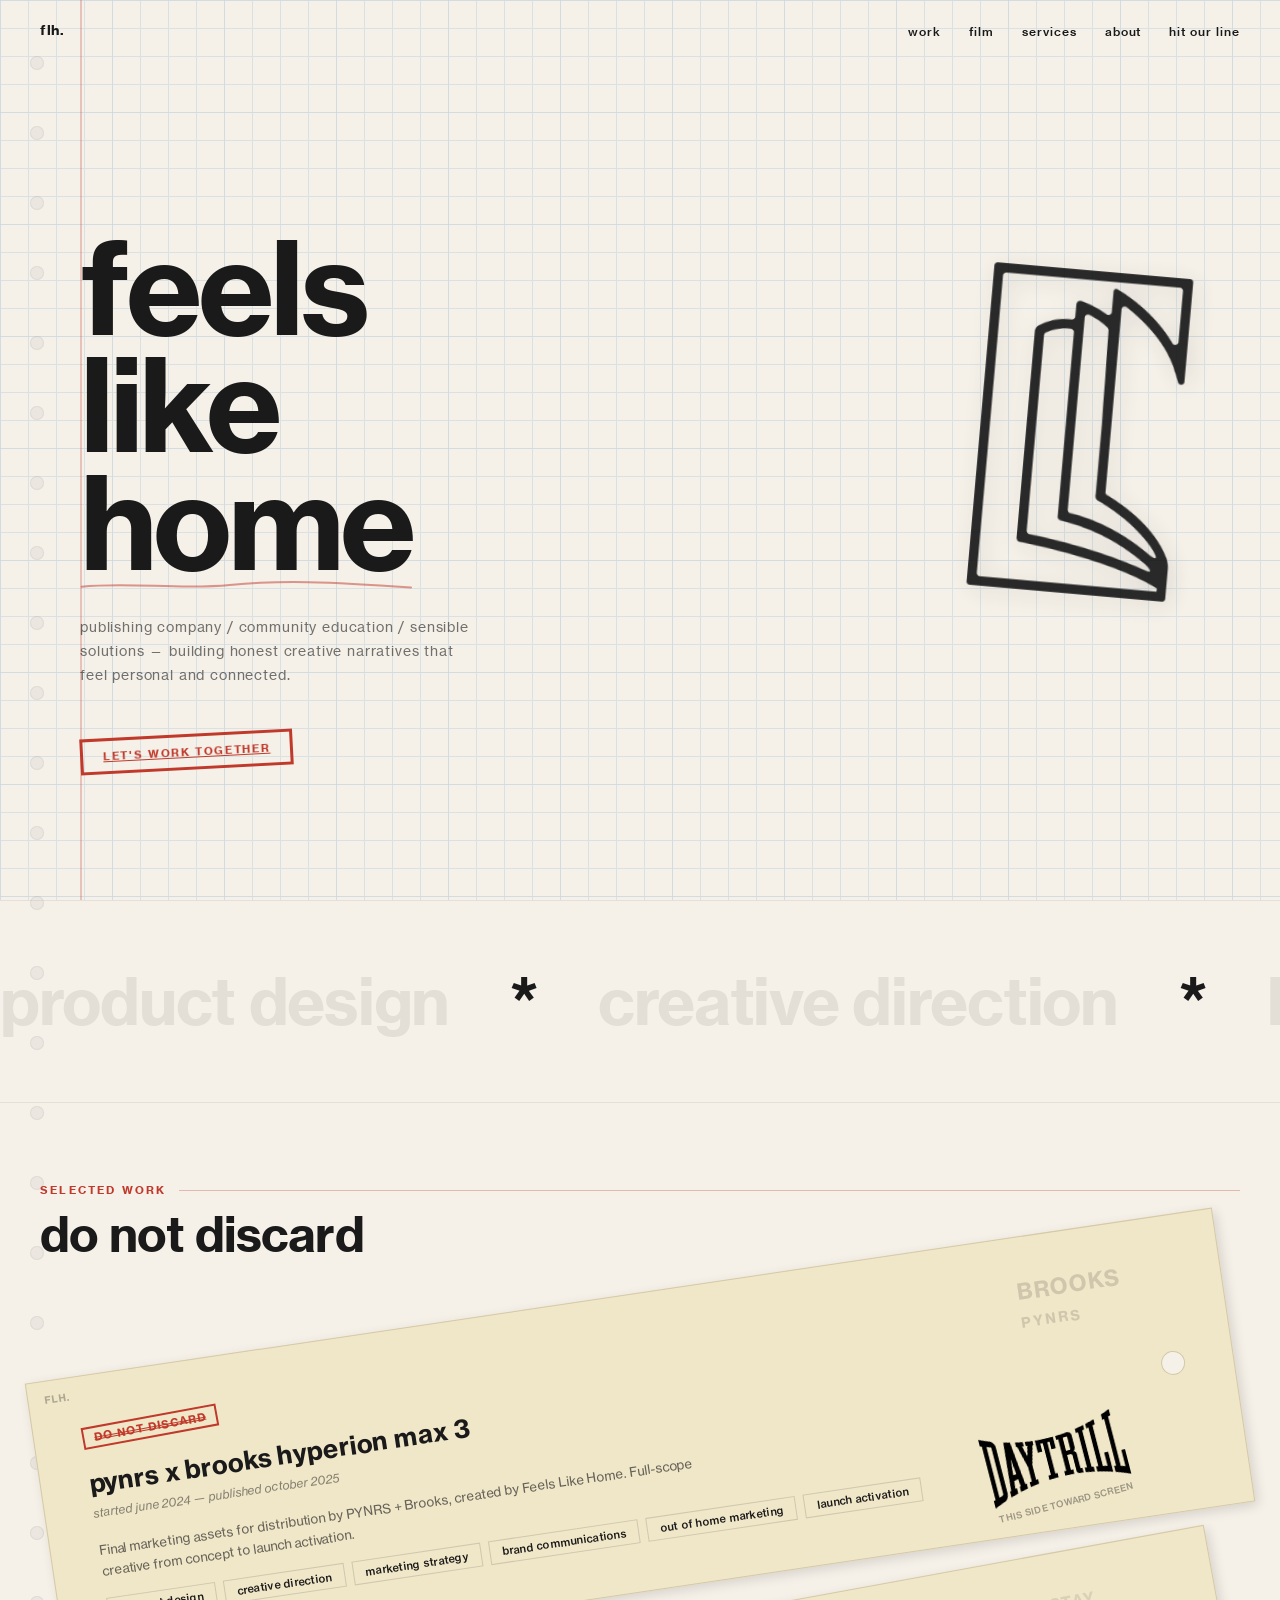
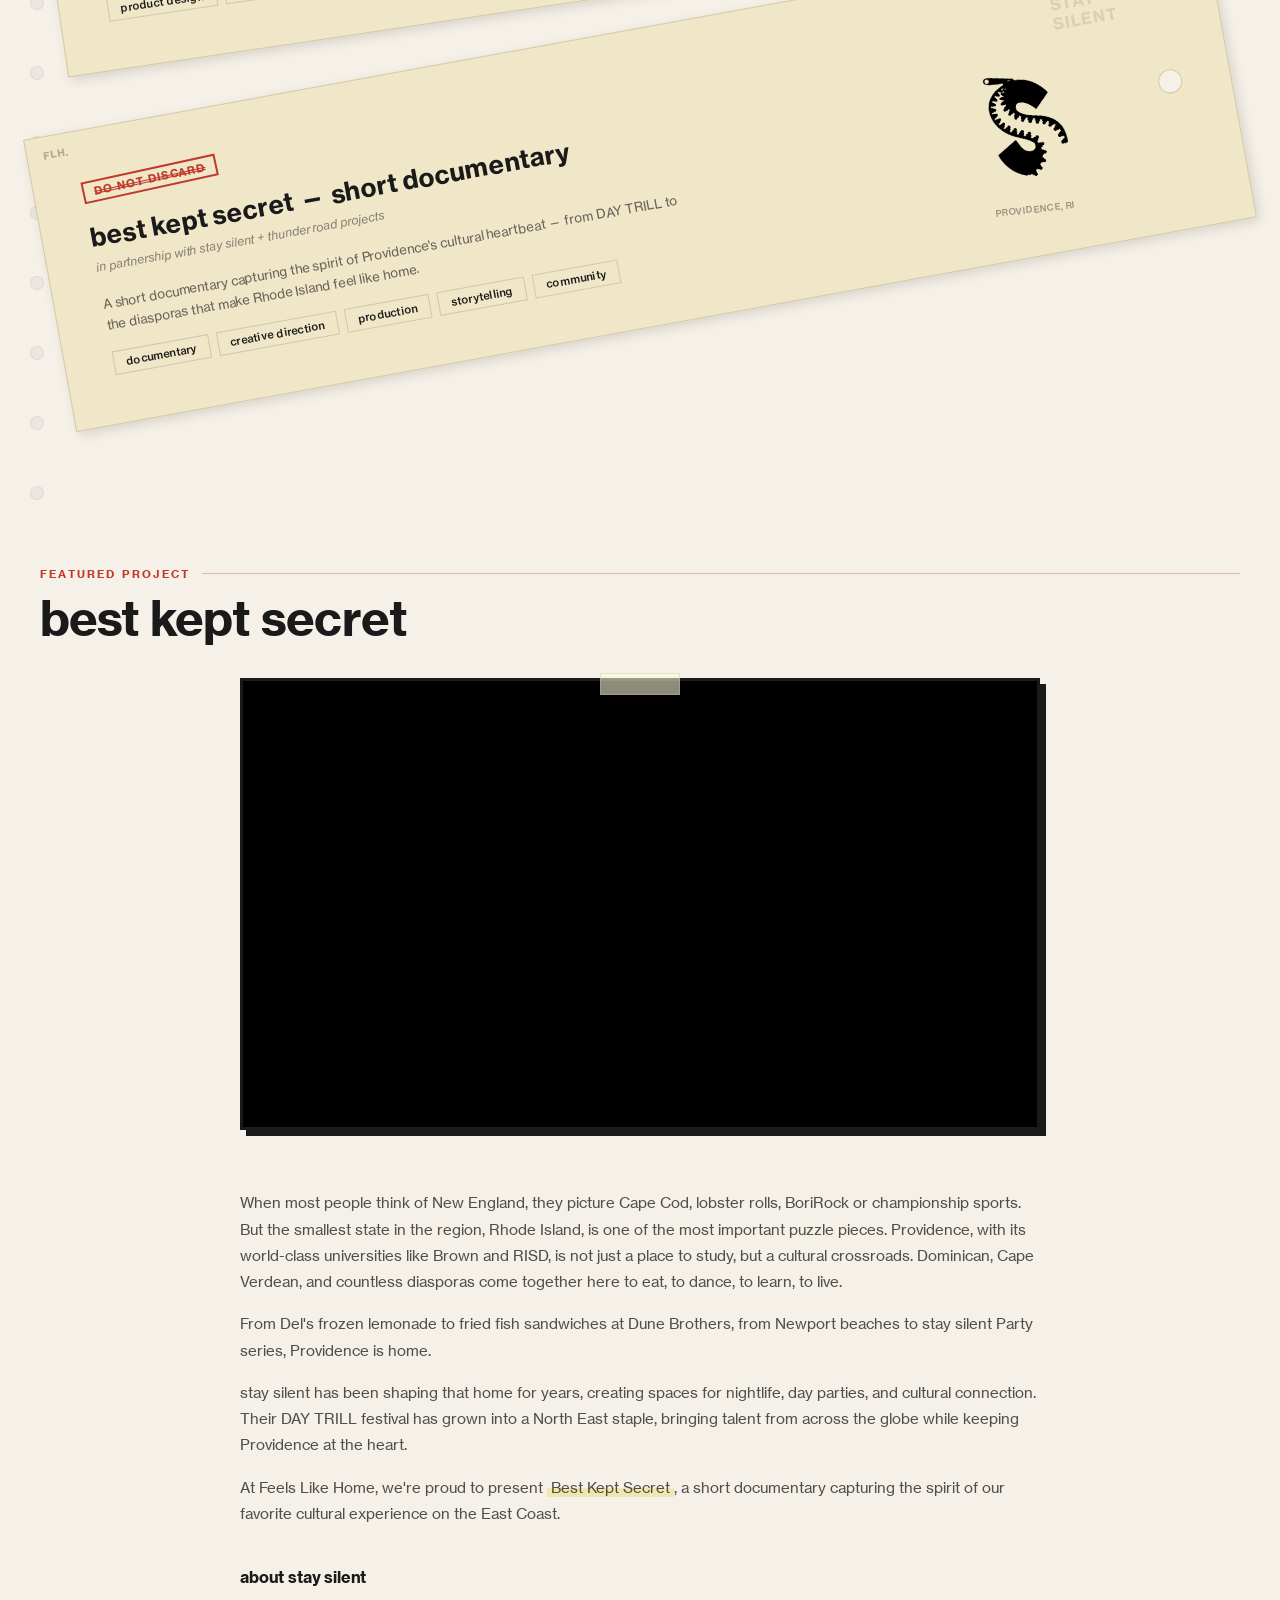
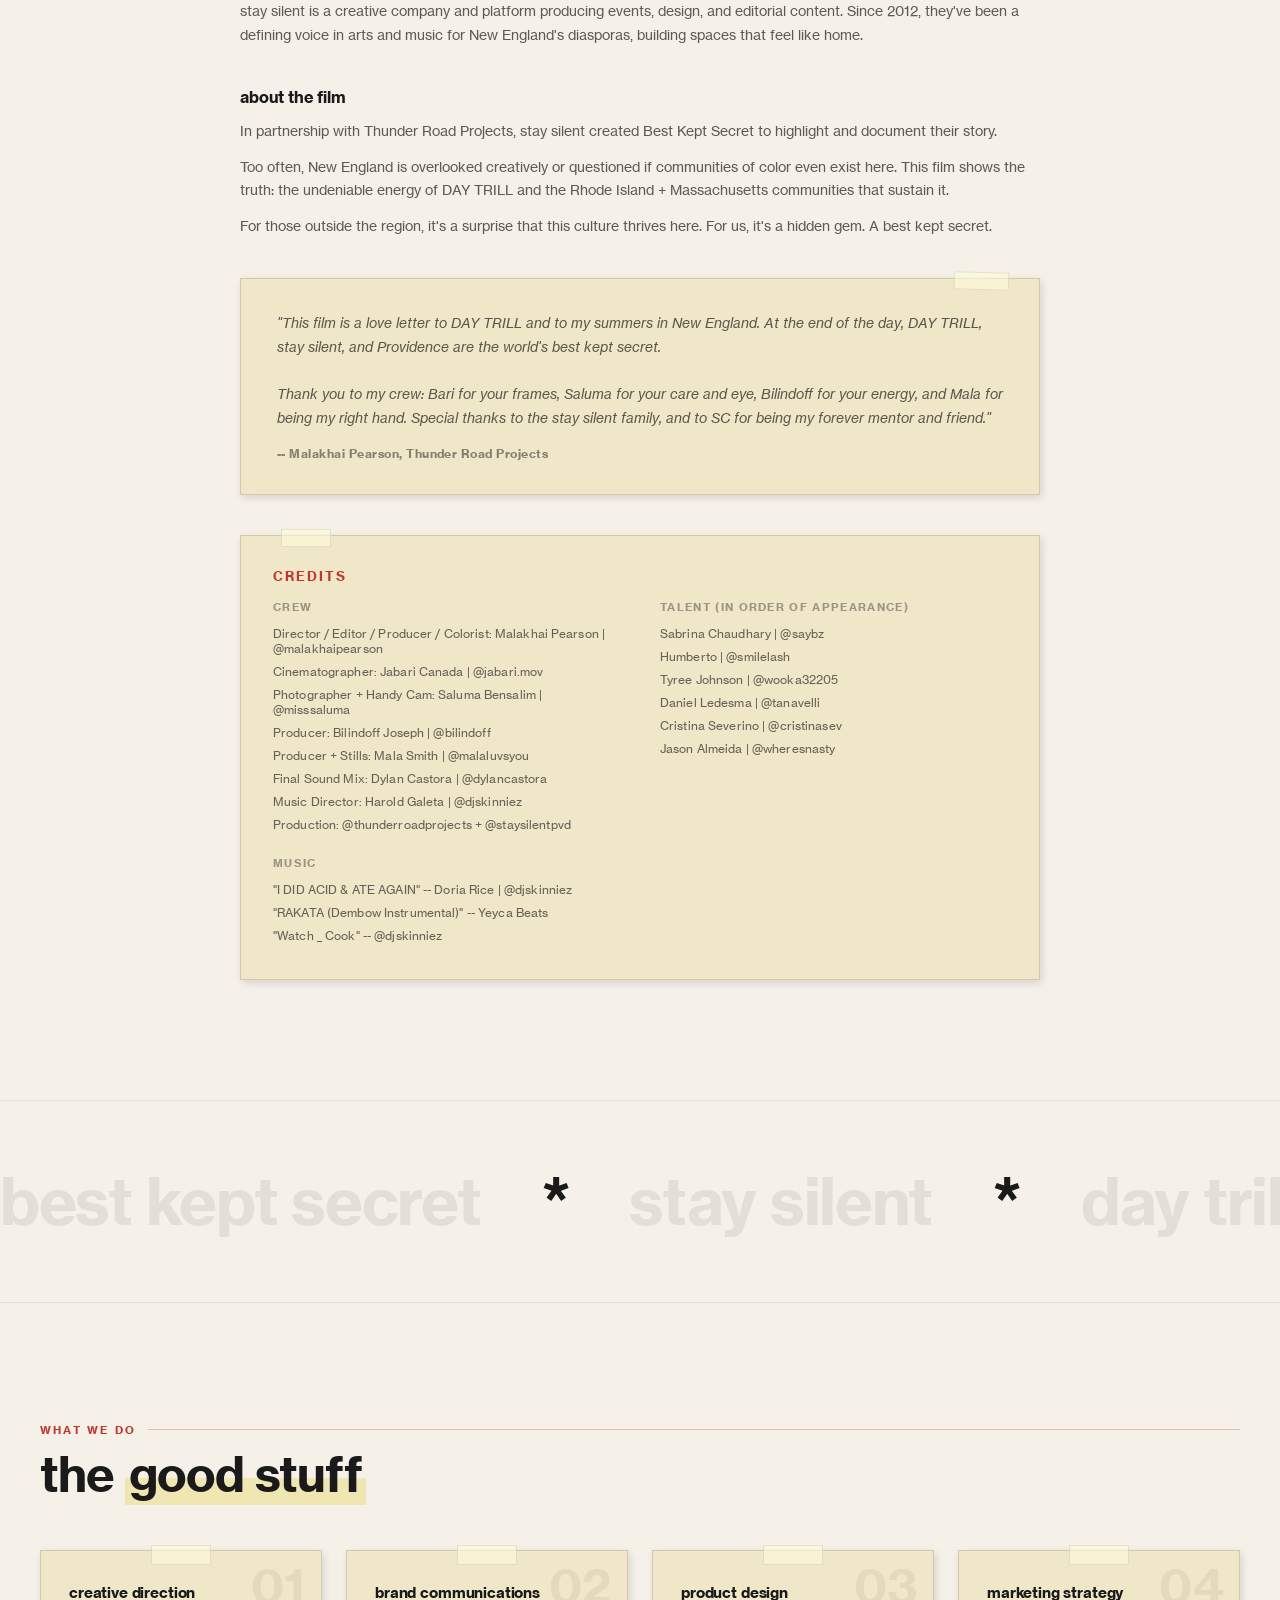
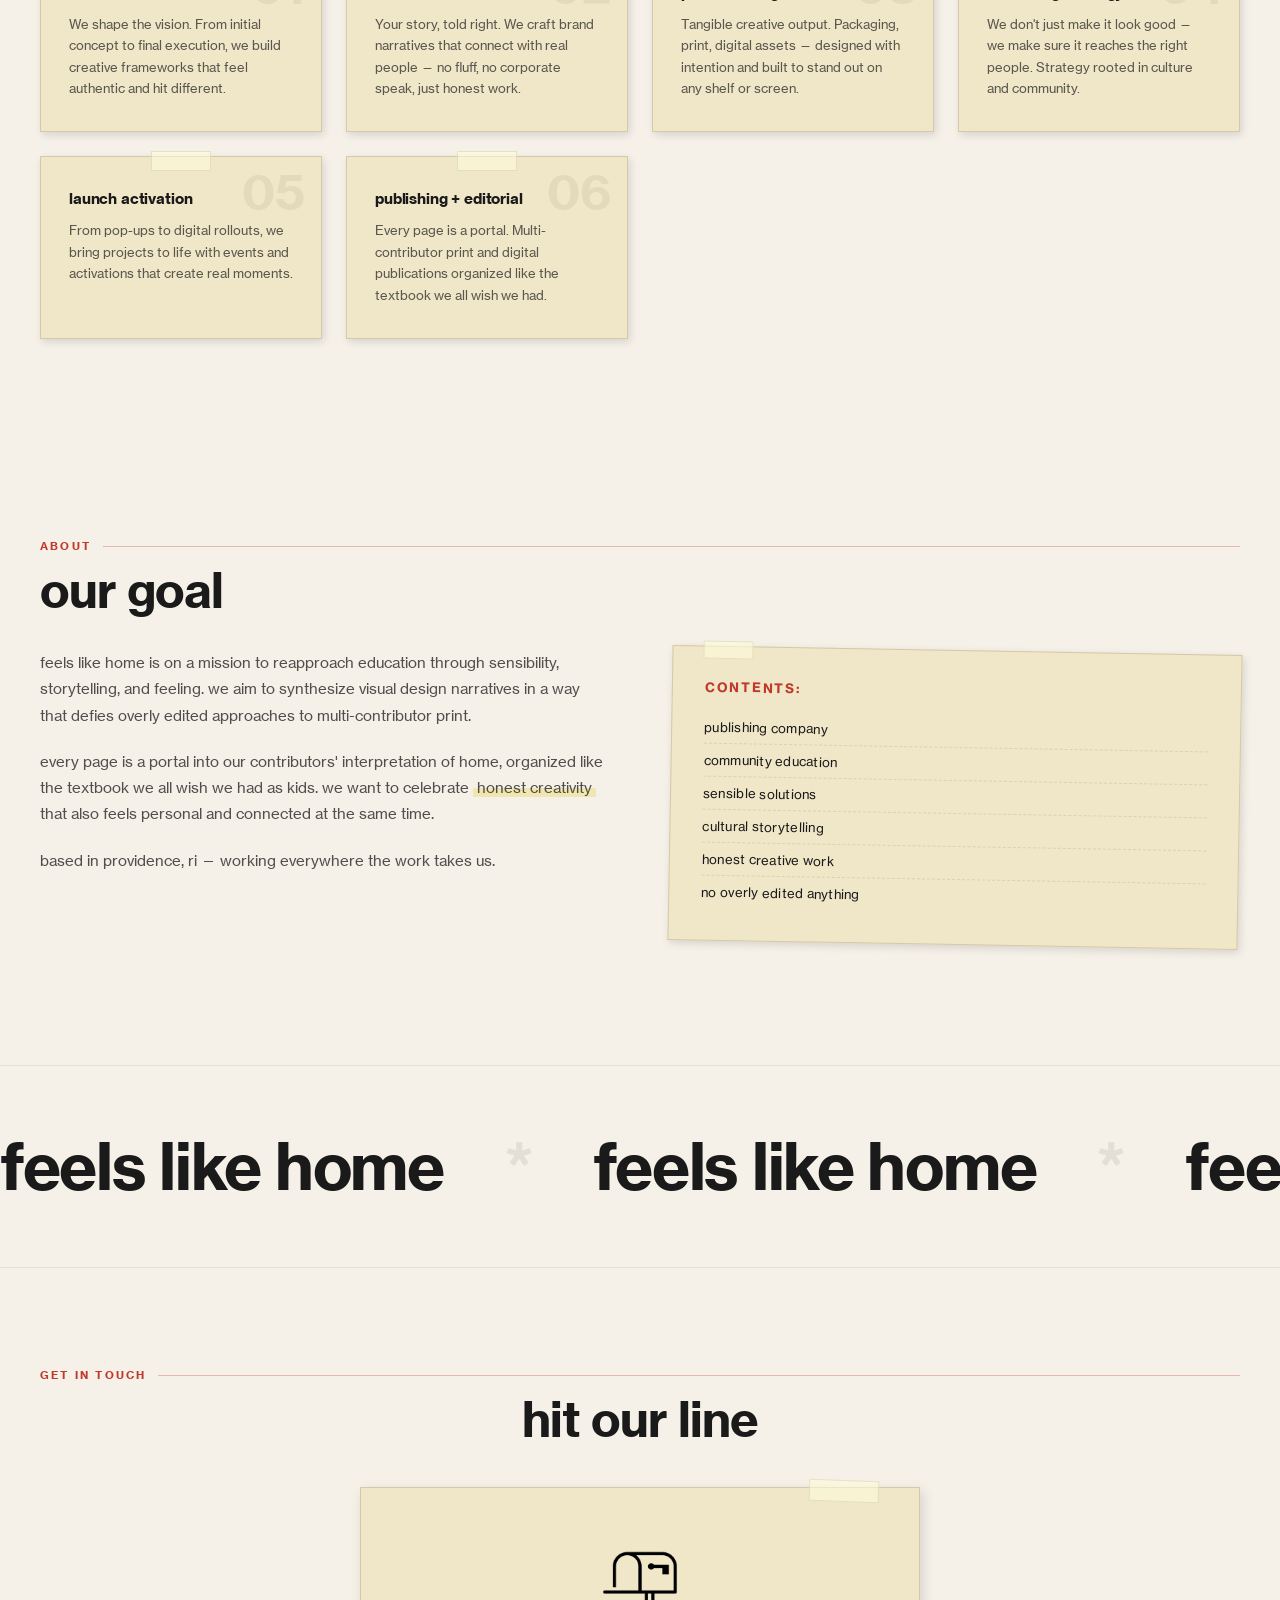
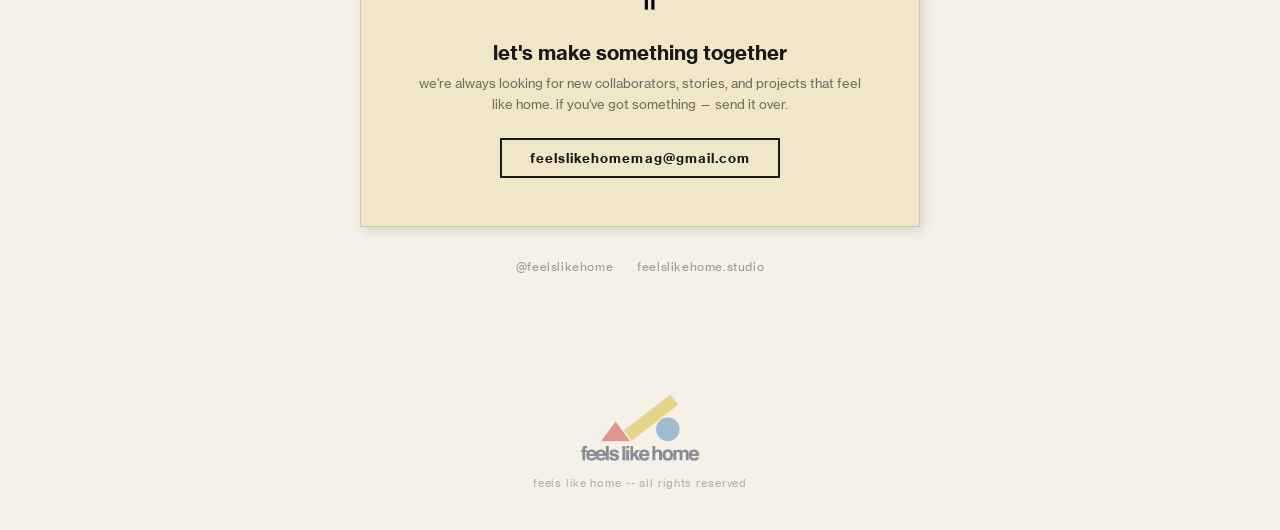
==== index.html @ 286f866f "Rename site.html to index.html for GitHub Pages Co-Authored-By: Claude Opus 4.6 (1M context) <norepl" ====
<!DOCTYPE html>
<html lang="en">
<head>
<meta charset="UTF-8">
<meta name="viewport" content="width=device-width, initial-scale=1.0">
<title>feels like home — creative studio</title>
<link rel="icon" href="assets/images/FLH-slant-logo.ico">
<style>
/* ========== RESET & BASE ========== */
*, *::before, *::after { margin: 0; padding: 0; box-sizing: border-box; }

@font-face {
  font-family: 'NHG';
  src: url('assets/fonts/NeueHaasGroteskText-Regular.woff') format('woff');
  font-weight: 400;
}
@font-face {
  font-family: 'NHG';
  src: url('assets/fonts/NeueHaasGroteskText-Medium.woff') format('woff');
  font-weight: 500;
}
@font-face {
  font-family: 'NHG';
  src: url('assets/fonts/NeueHaasGroteskText-Bold.woff') format('woff');
  font-weight: 700;
}
@font-face {
  font-family: 'NHG';
  src: url('assets/fonts/NeueHaasGroteskText-Italic.woff') format('woff');
  font-weight: 400;
  font-style: italic;
}

:root {
  --cream: #f5f0e8;
  --ink: #1a1a1a;
  --red: #c0392b;
  --blue-grid: #b8cfe0;
  --yellow: #e8d44d;
  --manila: #f0e6c8;
  --manila-dark: #d4c9a8;
  --tape: rgba(255, 255, 220, 0.55);
  --shadow: rgba(0,0,0,0.12);
}

html { scroll-behavior: smooth; }

body {
  font-family: 'NHG', 'Helvetica Neue', sans-serif;
  background: var(--cream);
  color: var(--ink);
  overflow-x: hidden;
  cursor: crosshair;
}

/* ========== GRID PAPER BACKGROUND ========== */
.grid-bg {
  position: fixed;
  inset: 0;
  z-index: 0;
  pointer-events: none;
  background-image:
    linear-gradient(var(--blue-grid) 1px, transparent 1px),
    linear-gradient(90deg, var(--blue-grid) 1px, transparent 1px);
  background-size: 28px 28px;
  opacity: 0.45;
}

/* thicker lines every 4 cells */
.grid-bg::after {
  content: '';
  position: fixed;
  inset: 0;
  background-image:
    linear-gradient(rgba(140,170,200,0.35) 1.5px, transparent 1.5px),
    linear-gradient(90deg, rgba(140,170,200,0.35) 1.5px, transparent 1.5px);
  background-size: 112px 112px;
}

/* red margin line */
.margin-line {
  position: fixed;
  top: 0; bottom: 0;
  left: 80px;
  width: 2px;
  background: rgba(192, 57, 43, 0.25);
  z-index: 1;
  pointer-events: none;
}

@media (max-width: 768px) {
  .margin-line { left: 24px; }
}

/* ========== CONTENT WRAPPER ========== */
.content {
  position: relative;
  z-index: 2;
  max-width: 1200px;
  margin: 0 auto;
  padding: 0 40px;
}

@media (max-width: 768px) {
  .content { padding-left: 12px !important; padding-right: 12px !important; }
}

/* ========== NAVIGATION ========== */
nav {
  position: fixed;
  top: 0; left: 0; right: 0;
  z-index: 100;
  padding: 20px 40px;
  display: flex;
  justify-content: space-between;
  align-items: center;
  mix-blend-mode: multiply;
}

nav .logo {
  font-weight: 700;
  font-size: 14px;
  letter-spacing: 0.05em;
  text-transform: lowercase;
}

nav .nav-links {
  display: flex;
  gap: 28px;
  list-style: none;
}

nav .nav-links a {
  font-size: 12px;
  text-decoration: none;
  color: var(--ink);
  letter-spacing: 0.08em;
  text-transform: lowercase;
  position: relative;
  font-weight: 500;
}

nav .nav-links a::after {
  content: '';
  position: absolute;
  bottom: -2px;
  left: 0;
  width: 0;
  height: 1.5px;
  background: var(--red);
  transition: width 0.3s ease;
}

nav .nav-links a:hover::after { width: 100%; }

/* ========== HERO ========== */
.hero {
  min-height: 100vh;
  display: flex;
  flex-direction: column;
  justify-content: center;
  align-items: flex-start;
  padding-top: 100px;
}

.hero-title {
  font-size: clamp(3rem, 10vw, 8rem);
  font-weight: 700;
  line-height: 0.92;
  letter-spacing: -0.03em;
  text-transform: lowercase;
  position: relative;
}

.hero-title .line {
  display: block;
  opacity: 0;
  transform: translateY(40px) rotate(-1deg);
  animation: riseIn 0.8s ease forwards;
}
.hero-title .line:nth-child(1) { animation-delay: 0.2s; }
.hero-title .line:nth-child(2) { animation-delay: 0.4s; }
.hero-title .line:nth-child(3) { animation-delay: 0.6s; }

@keyframes riseIn {
  to { opacity: 1; transform: translateY(0) rotate(0deg); }
}

/* hand-drawn underline */
.hero-title .underline-sketch {
  position: absolute;
  bottom: -8px;
  left: 0;
  width: 100%;
  height: 12px;
  opacity: 0;
  animation: fadeIn 0.5s ease 1.2s forwards;
}

@keyframes fadeIn { to { opacity: 1; } }

.hero-sub {
  margin-top: 32px;
  font-size: 14px;
  letter-spacing: 0.06em;
  color: rgba(26,26,26,0.6);
  text-transform: lowercase;
  max-width: 400px;
  line-height: 1.7;
  opacity: 0;
  animation: fadeIn 0.6s ease 1s forwards;
}

.hero-stamp {
  margin-top: 48px;
  display: inline-block;
  border: 3px solid var(--red);
  padding: 8px 20px;
  font-size: 11px;
  font-weight: 700;
  letter-spacing: 0.15em;
  text-transform: uppercase;
  color: var(--red);
  transform: rotate(-3deg);
  opacity: 0;
  animation: stampIn 0.4s ease 1.4s forwards;
  cursor: pointer;
  transition: background 0.2s, color 0.2s;
}

.hero-stamp:hover {
  background: var(--red);
  color: var(--cream);
}

@keyframes stampIn {
  0% { opacity: 0; transform: rotate(-3deg) scale(1.8); }
  60% { opacity: 1; transform: rotate(-3deg) scale(0.95); }
  100% { opacity: 1; transform: rotate(-3deg) scale(1); }
}

.hero-scatter {
  position: absolute;
  right: 5%;
  top: 30%;
  width: 200px;
  opacity: 0;
  animation: driftIn 1s ease 1.6s forwards;
  transform: rotate(5deg);
  filter: drop-shadow(4px 4px 12px var(--shadow));
  pointer-events: none;
}

@keyframes driftIn {
  from { opacity: 0; transform: rotate(5deg) translateY(30px); }
  to { opacity: 0.85; transform: rotate(5deg) translateY(0); }
}

@media (max-width: 768px) {
  .hero-scatter { display: none; }
}

/* ========== SECTION HEADERS ========== */
.section-label {
  font-size: 11px;
  font-weight: 700;
  letter-spacing: 0.2em;
  text-transform: uppercase;
  color: var(--red);
  margin-bottom: 12px;
  display: flex;
  align-items: center;
  gap: 12px;
}

.section-label::after {
  content: '';
  flex: 1;
  height: 1px;
  background: var(--red);
  opacity: 0.3;
}

.section-heading {
  font-size: clamp(1.8rem, 4vw, 3rem);
  font-weight: 700;
  letter-spacing: -0.02em;
  line-height: 1.1;
  text-transform: lowercase;
  margin-bottom: 32px;
}

/* ========== SERVICES ========== */
.services {
  padding: 120px 0;
}

.services-grid {
  display: grid;
  grid-template-columns: repeat(auto-fit, minmax(280px, 1fr));
  gap: 24px;
  margin-top: 48px;
}

.service-card {
  background: var(--manila);
  border: 1px solid var(--manila-dark);
  padding: 32px 28px;
  position: relative;
  transform: rotate(var(--rot, 0deg));
  transition: transform 0.3s ease, box-shadow 0.3s ease;
  cursor: default;
  box-shadow: 2px 3px 8px var(--shadow);
}

.service-card:hover {
  transform: rotate(0deg) translateY(-4px);
  box-shadow: 4px 6px 20px var(--shadow);
}

.service-card::before {
  content: '';
  position: absolute;
  top: -6px;
  left: 50%;
  transform: translateX(-50%);
  width: 60px;
  height: 20px;
  background: var(--tape);
  border: 1px solid rgba(200,190,150,0.4);
  z-index: 1;
}

.service-card .service-num {
  font-size: 48px;
  font-weight: 700;
  color: rgba(26,26,26,0.06);
  position: absolute;
  top: 12px;
  right: 16px;
  line-height: 1;
}

.service-card h3 {
  font-size: 15px;
  font-weight: 700;
  text-transform: lowercase;
  margin-bottom: 12px;
  letter-spacing: -0.01em;
}

.service-card p {
  font-size: 13px;
  line-height: 1.65;
  color: rgba(26,26,26,0.7);
}

/* ========== WORK / PROJECTS ========== */
.work {
  padding: 80px 0 120px;
}

.project-envelope {
  background: var(--manila);
  border: 1px solid var(--manila-dark);
  padding: 48px;
  margin-bottom: 40px;
  position: relative;
  box-shadow: 3px 4px 12px var(--shadow);
  overflow: hidden;
  opacity: 0;
  transform: translateY(30px);
  transition: opacity 0.6s ease, transform 0.6s ease;
}

.project-envelope.visible {
  opacity: 1;
  transform: translateY(0);
}

/* hole punch */
.project-envelope::after {
  content: '';
  position: absolute;
  right: 48px;
  top: 50%;
  transform: translateY(-50%);
  width: 24px;
  height: 24px;
  border-radius: 50%;
  background: var(--cream);
  border: 1px solid var(--manila-dark);
}

.project-envelope .env-corner {
  position: absolute;
  top: 12px;
  left: 16px;
  font-size: 10px;
  font-weight: 700;
  letter-spacing: 0.1em;
  color: rgba(26,26,26,0.3);
  text-transform: uppercase;
}

.project-envelope .do-not-discard {
  display: inline-block;
  font-size: 11px;
  font-weight: 700;
  letter-spacing: 0.1em;
  text-transform: uppercase;
  color: var(--red);
  border: 2px solid var(--red);
  padding: 2px 10px;
  transform: rotate(-2deg);
  margin-bottom: 20px;
  text-decoration: line-through;
  text-decoration-style: double;
}

.project-envelope h3 {
  font-size: clamp(1.2rem, 2.5vw, 1.6rem);
  font-weight: 700;
  text-transform: lowercase;
  margin-bottom: 6px;
}

.project-envelope .project-meta {
  font-size: 12px;
  color: rgba(26,26,26,0.5);
  margin-bottom: 20px;
  font-style: italic;
}

.project-desc {
  font-size: 13px;
  line-height: 1.6;
  color: rgba(26,26,26,0.65);
  margin-bottom: 16px;
  max-width: 55%;
}

.project-envelope .project-tags {
  display: flex;
  flex-wrap: wrap;
  gap: 8px;
}

.project-envelope .project-tags span {
  font-size: 11px;
  padding: 4px 12px;
  border: 1px solid rgba(26,26,26,0.15);
  font-weight: 500;
  letter-spacing: 0.03em;
}

.project-envelope .client-logo {
  position: absolute;
  top: 40px;
  right: 100px;
  font-size: 22px;
  font-weight: 700;
  letter-spacing: 0.05em;
  text-transform: uppercase;
  opacity: 0.15;
}

/* polaroid photo */
.polaroid {
  position: absolute;
  bottom: 20px;
  right: 120px;
  width: 140px;
  background: none;
  padding: 0;
  box-shadow: none;
  transform: rotate(var(--prot, -4deg));
  transition: transform 0.3s ease;
  z-index: 3;
}

.polaroid:hover {
  transform: rotate(0deg) scale(1.05);
}

.polaroid img {
  width: 100%;
  display: block;
  filter: saturate(0.85) contrast(1.05);
  mix-blend-mode: multiply;
}

.polaroid .polaroid-label {
  font-size: 9px;
  text-align: center;
  margin-top: 6px;
  font-weight: 500;
  letter-spacing: 0.05em;
  text-transform: uppercase;
  color: rgba(26,26,26,0.4);
}

@media (max-width: 768px) {
  .polaroid { display: none; }
  .project-envelope { padding: 28px; }
  .project-envelope::after { right: 20px; width: 18px; height: 18px; }
  .project-envelope .client-logo { display: none; }
}

/* ========== ABOUT ========== */
.about {
  padding: 80px 0 120px;
}

.about-content {
  display: grid;
  grid-template-columns: 1fr 1fr;
  gap: 60px;
  align-items: start;
}

@media (max-width: 768px) {
  .about-content { grid-template-columns: 1fr; gap: 32px; }
}

.about-text {
  font-size: 15px;
  line-height: 1.75;
  color: rgba(26,26,26,0.75);
}

.about-text p + p { margin-top: 20px; }

.about-values {
  background: var(--manila);
  border: 1px solid var(--manila-dark);
  padding: 32px;
  position: relative;
  box-shadow: 2px 3px 8px var(--shadow);
  transform: rotate(1deg);
}

.about-values::before {
  content: '';
  position: absolute;
  top: -6px;
  left: 30px;
  width: 50px;
  height: 18px;
  background: var(--tape);
  border: 1px solid rgba(200,190,150,0.4);
}

.about-values h3 {
  font-size: 13px;
  font-weight: 700;
  text-transform: uppercase;
  letter-spacing: 0.15em;
  margin-bottom: 16px;
  color: var(--red);
}

.about-values ul {
  list-style: none;
}

.about-values ul li {
  font-size: 13px;
  padding: 8px 0;
  border-bottom: 1px dashed rgba(26,26,26,0.1);
  letter-spacing: 0.02em;
}

.about-values ul li:last-child { border: none; }

/* ========== MARQUEE ========== */
.marquee-wrap {
  padding: 60px 0;
  overflow: hidden;
  border-top: 1px solid rgba(26,26,26,0.08);
  border-bottom: 1px solid rgba(26,26,26,0.08);
}

.marquee {
  display: flex;
  gap: 60px;
  animation: scroll 20s linear infinite;
  width: max-content;
}

.marquee span {
  font-size: clamp(2rem, 5vw, 4rem);
  font-weight: 700;
  text-transform: lowercase;
  white-space: nowrap;
  letter-spacing: -0.02em;
  color: rgba(26,26,26,0.08);
}

.marquee span.filled { color: var(--ink); }

@keyframes scroll {
  from { transform: translateX(0); }
  to { transform: translateX(-50%); }
}

/* ========== CONTACT ========== */
.contact {
  padding: 100px 0 80px;
  text-align: center;
}

.contact-card {
  background: var(--manila);
  border: 1px solid var(--manila-dark);
  max-width: 560px;
  margin: 40px auto 0;
  padding: 48px;
  position: relative;
  box-shadow: 3px 4px 12px var(--shadow);
  transform: rotate(-0.5deg);
}

.contact-card::before {
  content: '';
  position: absolute;
  top: -8px;
  right: 40px;
  width: 70px;
  height: 22px;
  background: var(--tape);
  border: 1px solid rgba(200,190,150,0.4);
  transform: rotate(2deg);
}

.contact-card .mailbox {
  width: 80px;
  margin: 0 auto 20px;
  animation: wobble 3s ease-in-out infinite;
}

@keyframes wobble {
  0%, 100% { transform: rotate(0deg); }
  25% { transform: rotate(5deg); }
  75% { transform: rotate(-5deg); }
}

.contact-card h3 {
  font-size: 20px;
  font-weight: 700;
  text-transform: lowercase;
  margin-bottom: 8px;
}

.contact-card p {
  font-size: 13px;
  color: rgba(26,26,26,0.6);
  line-height: 1.6;
  margin-bottom: 24px;
}

.contact-card a.email-link {
  display: inline-block;
  font-size: 13px;
  font-weight: 700;
  letter-spacing: 0.08em;
  text-transform: lowercase;
  color: var(--ink);
  text-decoration: none;
  border: 2px solid var(--ink);
  padding: 10px 28px;
  transition: background 0.2s, color 0.2s, transform 0.2s;
}

.contact-card a.email-link:hover {
  background: var(--ink);
  color: var(--cream);
  transform: translateY(-2px);
}

.contact .social-links {
  margin-top: 32px;
  display: flex;
  justify-content: center;
  gap: 24px;
}

.contact .social-links a {
  font-size: 12px;
  color: rgba(26,26,26,0.4);
  text-decoration: none;
  letter-spacing: 0.05em;
  transition: color 0.2s;
}

.contact .social-links a:hover { color: var(--ink); }

/* ========== FOOTER ========== */
footer {
  padding: 40px;
  text-align: center;
  font-size: 11px;
  color: rgba(26,26,26,0.3);
  letter-spacing: 0.08em;
  text-transform: lowercase;
}

footer img {
  width: 120px;
  margin-bottom: 12px;
  opacity: 0.5;
}

/* ========== SCROLL ANIMATIONS ========== */
.reveal {
  opacity: 0;
  transform: translateY(24px);
  transition: opacity 0.7s ease, transform 0.7s ease;
}

.reveal.visible {
  opacity: 1;
  transform: translateY(0);
}

/* ========== CURSOR TRAIL (ink splatters) ========== */
.ink-dot {
  position: fixed;
  width: 6px;
  height: 6px;
  background: rgba(26,26,26,0.15);
  border-radius: 50%;
  pointer-events: none;
  z-index: 999;
  animation: inkFade 1.2s ease forwards;
}

@keyframes inkFade {
  0% { transform: scale(1); opacity: 0.4; }
  100% { transform: scale(0.2); opacity: 0; }
}

/* ========== NOTEBOOK HOLE PUNCHES ========== */
.holes {
  position: fixed;
  left: 30px;
  top: 0;
  bottom: 0;
  z-index: 1;
  pointer-events: none;
  display: flex;
  flex-direction: column;
  gap: 56px;
  padding-top: 56px;
}

.holes span {
  width: 14px;
  height: 14px;
  border-radius: 50%;
  background: rgba(180,180,180,0.15);
  border: 1px solid rgba(160,160,160,0.2);
  flex-shrink: 0;
}

@media (max-width: 768px) {
  .holes { display: none; }
  nav { padding: 16px 20px; }
  nav .nav-links { gap: 16px; }
  nav .nav-links a { font-size: 11px; }
}

/* yellow highlight */
.highlight {
  background: linear-gradient(180deg, transparent 55%, rgba(232,212,77,0.35) 55%);
  padding: 0 4px;
}

/* ========== FILM / DOCUMENTARY SECTION ========== */
.film {
  padding: 80px 0 120px;
}

.film-video-wrap {
  position: relative;
  width: 100%;
  max-width: 800px;
  margin: 0 auto 60px;
  background: #000;
  border: 3px solid var(--ink);
  box-shadow: 6px 6px 0 var(--ink);
}

.film-video-wrap::before {
  content: '';
  position: absolute;
  top: -8px;
  left: 50%;
  transform: translateX(-50%);
  width: 80px;
  height: 22px;
  background: var(--tape);
  border: 1px solid rgba(200,190,150,0.4);
  z-index: 2;
}

.film-video {
  position: relative;
  padding-bottom: 56.25%;
  height: 0;
  overflow: hidden;
}

.film-video iframe {
  position: absolute;
  top: 0; left: 0;
  width: 100%;
  height: 100%;
  border: none;
}

.film-body {
  max-width: 800px;
  margin: 0 auto;
}

.film-intro {
  font-size: 15px;
  line-height: 1.75;
  color: rgba(26,26,26,0.75);
  margin-bottom: 40px;
}

.film-intro p + p {
  margin-top: 16px;
}

.film-subsection {
  margin-bottom: 40px;
}

.film-subsection h3 {
  font-size: 16px;
  font-weight: 700;
  text-transform: lowercase;
  margin-bottom: 12px;
  letter-spacing: -0.01em;
}

.film-subsection p {
  font-size: 14px;
  line-height: 1.7;
  color: rgba(26,26,26,0.7);
}

.film-subsection p + p {
  margin-top: 12px;
}

/* director's note card */
.directors-note {
  background: var(--manila);
  border: 1px solid var(--manila-dark);
  padding: 32px 36px;
  margin: 40px 0;
  position: relative;
  box-shadow: 2px 3px 8px var(--shadow);
  transform: rotate(-0.4deg);
}

.directors-note::before {
  content: '';
  position: absolute;
  top: -7px;
  right: 30px;
  width: 55px;
  height: 18px;
  background: var(--tape);
  border: 1px solid rgba(200,190,150,0.4);
  transform: rotate(1.5deg);
}

.directors-note blockquote {
  font-size: 14px;
  line-height: 1.7;
  font-style: italic;
  color: rgba(26,26,26,0.7);
  margin-bottom: 12px;
}

.directors-note cite {
  font-size: 12px;
  font-style: normal;
  font-weight: 700;
  letter-spacing: 0.04em;
  color: rgba(26,26,26,0.5);
}

/* credits list */
.credits-card {
  background: var(--manila);
  border: 1px solid var(--manila-dark);
  padding: 32px;
  margin-top: 40px;
  box-shadow: 2px 3px 8px var(--shadow);
  transform: rotate(0.3deg);
  position: relative;
}

.credits-card::before {
  content: '';
  position: absolute;
  top: -7px;
  left: 40px;
  width: 50px;
  height: 18px;
  background: var(--tape);
  border: 1px solid rgba(200,190,150,0.4);
}

.credits-card h3 {
  font-size: 13px;
  font-weight: 700;
  text-transform: uppercase;
  letter-spacing: 0.15em;
  color: var(--red);
  margin-bottom: 16px;
}

.credits-card h4 {
  font-size: 11px;
  font-weight: 700;
  text-transform: uppercase;
  letter-spacing: 0.12em;
  color: rgba(26,26,26,0.4);
  margin-top: 20px;
  margin-bottom: 8px;
}

.credits-card h4:first-of-type {
  margin-top: 0;
}

.credits-card ul {
  list-style: none;
}

.credits-card ul li {
  font-size: 12px;
  padding: 4px 0;
  color: rgba(26,26,26,0.65);
  letter-spacing: 0.01em;
}

.credits-columns {
  display: grid;
  grid-template-columns: 1fr 1fr;
  gap: 0 40px;
}

/* ========== MOBILE HAMBURGER ========== */
.nav-toggle {
  display: none;
  background: none;
  border: none;
  cursor: pointer;
  padding: 4px;
  z-index: 101;
}

.nav-toggle span {
  display: block;
  width: 22px;
  height: 2px;
  background: var(--ink);
  margin: 5px 0;
  transition: transform 0.3s ease, opacity 0.3s ease;
}

.nav-toggle.active span:nth-child(1) {
  transform: translateY(7px) rotate(45deg);
}
.nav-toggle.active span:nth-child(2) {
  opacity: 0;
}
.nav-toggle.active span:nth-child(3) {
  transform: translateY(-7px) rotate(-45deg);
}

/* ========== COMPREHENSIVE MOBILE STYLES ========== */
@media (max-width: 768px) {
  /* Nav */
  nav {
    padding: 16px 12px;
    mix-blend-mode: normal;
    background: rgba(245, 240, 232, 0.95);
    backdrop-filter: blur(8px);
    -webkit-backdrop-filter: blur(8px);
  }

  .nav-toggle { display: block; }

  nav .nav-links {
    position: fixed;
    top: 0;
    right: 0;
    width: 100%;
    height: 100dvh;
    background: var(--cream);
    flex-direction: column;
    justify-content: center;
    align-items: center;
    gap: 32px;
    transform: translateX(100%);
    transition: transform 0.4s ease;
    z-index: 100;
  }

  nav .nav-links.open {
    transform: translateX(0);
  }

  nav .nav-links a {
    font-size: 20px;
    letter-spacing: 0.04em;
  }

  /* Content wrapper */
  .content { padding-left: 12px !important; padding-right: 12px !important; }

  /* Hero */
  .hero {
    min-height: 85vh;
    padding-top: 80px;
  }
  .hero-scatter { display: none; }
  .hero-sub { font-size: 13px; max-width: 100%; }
  .hero-stamp { margin-top: 32px; }

  /* Grid bg decorations */
  .margin-line { display: none; }
  .holes { display: none; }

  /* Section spacing */
  .services { padding: 80px 0; }
  .work { padding: 60px 0 80px; }
  .about { padding: 60px 0 80px; }
  .film { padding: 60px 0 80px; }
  .contact { padding: 60px 0 60px; }
  .marquee-wrap { padding: 40px 0; }
  .section-heading { margin-bottom: 24px; }

  /* Services grid */
  .services-grid { margin-top: 32px; gap: 20px; }
  .service-card { transform: rotate(0deg) !important; }

  /* Projects */
  .project-envelope {
    padding: 28px;
  }
  .project-envelope::after { right: 20px; width: 18px; height: 18px; }
  .project-envelope .client-logo { display: none; }
  .polaroid { display: none; }
  .project-desc { max-width: 100%; }

  /* About */
  .about-content { grid-template-columns: 1fr; gap: 32px; }
  .about-values { transform: rotate(0deg); }

  /* Film */
  .film-video-wrap { box-shadow: 4px 4px 0 var(--ink); max-width: 100%; }
  .film-body { max-width: 100%; }
  .directors-note { padding: 24px; transform: rotate(0deg); }
  .credits-columns { grid-template-columns: 1fr; }
  .credits-card { padding: 24px; transform: rotate(0deg); }

  /* Contact */
  .contact-card {
    padding: 32px 24px;
    transform: rotate(0deg);
    margin: 32px auto 0;
  }

  /* Footer */
  footer { padding: 32px 12px; }

  /* Touch-friendly: no crosshair cursor */
  body { cursor: default; }

  /* Disable ink dot on touch */
  .ink-dot { display: none; }
}

/* Small phones */
@media (max-width: 400px) {
  .hero-title { font-size: clamp(2.5rem, 14vw, 4rem); }
  nav .nav-links a { font-size: 18px; }
  .service-card { padding: 24px 20px; }
  .project-envelope { padding: 24px 20px; }
}
</style>
</head>
<body>

<!-- Grid paper background -->
<div class="grid-bg"></div>
<div class="margin-line"></div>

<!-- Notebook holes -->
<div class="holes" id="holes"></div>

<!-- Navigation -->
<nav>
  <div class="logo">flh.</div>
  <button class="nav-toggle" aria-label="Toggle menu">
    <span></span>
    <span></span>
    <span></span>
  </button>
  <ul class="nav-links">
    <li><a href="#work">work</a></li>
    <li><a href="#film">film</a></li>
    <li><a href="#services">services</a></li>
    <li><a href="#about">about</a></li>
    <li><a href="#contact">hit our line</a></li>
  </ul>
</nav>

<!-- Hero -->
<section class="hero content">
  <h1 class="hero-title">
    <span class="line">feels</span>
    <span class="line">like</span>
    <span class="line">home</span>
    <svg class="underline-sketch" viewBox="0 0 400 12" fill="none">
      <path d="M2 8 C 60 2, 120 12, 180 6 S 300 2, 398 9" stroke="#c0392b" stroke-width="2.5" stroke-linecap="round" fill="none" opacity="0.5"/>
    </svg>
  </h1>
  <p class="hero-sub">publishing company / community education / sensible solutions — building honest creative narratives that feel personal and connected.</p>
  <a href="#contact" class="hero-stamp">let's work together</a>
  <img class="hero-scatter" src="assets/images/VINYL-GRAPHIC-ANTITHESIS-02.png" alt="collateral">
</section>

<!-- Marquee -->
<div class="marquee-wrap">
  <div class="marquee">
    <span>product design</span>
    <span class="filled">*</span>
    <span>creative direction</span>
    <span class="filled">*</span>
    <span>brand communications</span>
    <span class="filled">*</span>
    <span>marketing strategy</span>
    <span class="filled">*</span>
    <span>launch activation</span>
    <span class="filled">*</span>
    <span>product design</span>
    <span class="filled">*</span>
    <span>creative direction</span>
    <span class="filled">*</span>
    <span>brand communications</span>
    <span class="filled">*</span>
    <span>marketing strategy</span>
    <span class="filled">*</span>
    <span>launch activation</span>
    <span class="filled">*</span>
  </div>
</div>

<!-- Work -->
<section class="work content" id="work">
  <div class="reveal">
    <span class="section-label">selected work</span>
    <h2 class="section-heading">do not discard</h2>
  </div>

  <!-- Project 1: PYNRS x Brooks -->
  <div class="project-envelope" style="--rot: -0.5deg;">
    <span class="env-corner">flh.</span>
    <div class="do-not-discard">do not discard</div>
    <h3>PYNRS x Brooks Hyperion Max 3</h3>
    <p class="project-meta">started june 2024 &mdash; published october 2025</p>
    <p class="project-desc">
      Final marketing assets for distribution by PYNRS + Brooks, created by Feels Like Home. Full-scope creative from concept to launch activation.
    </p>
    <div class="project-tags">
      <span>product design</span>
      <span>creative direction</span>
      <span>marketing strategy</span>
      <span>brand communications</span>
      <span>out of home marketing</span>
      <span>launch activation</span>
    </div>
    <span class="client-logo">BROOKS<br><span style="font-size: 14px; letter-spacing: 0.15em;">PYNRS</span></span>
    <div class="polaroid" style="--prot: -6deg;">
      <img src="assets/images/IMG_8418.png" alt="PYNRS x Brooks project">
      <div class="polaroid-label">this side toward screen</div>
    </div>
  </div>

  <!-- Project 2: Best Kept Secret -->
  <div class="project-envelope" style="--rot: 0.3deg;">
    <span class="env-corner">flh.</span>
    <div class="do-not-discard">do not discard</div>
    <h3>best kept secret &mdash; short documentary</h3>
    <p class="project-meta">in partnership with stay silent + thunder road projects</p>
    <p class="project-desc">
      A short documentary capturing the spirit of Providence's cultural heartbeat — from DAY TRILL to the diasporas that make Rhode Island feel like home.
    </p>
    <div class="project-tags">
      <span>documentary</span>
      <span>creative direction</span>
      <span>production</span>
      <span>storytelling</span>
      <span>community</span>
    </div>
    <span class="client-logo" style="font-size: 16px; opacity: 0.1;">stay<br>silent</span>
    <div class="polaroid" style="--prot: 4deg; bottom: 40px; right: 140px;">
      <img src="assets/images/SS.png" alt="stay silent">
      <div class="polaroid-label">providence, ri</div>
    </div>
  </div>
</section>

<!-- Best Kept Secret Documentary -->
<section class="film content" id="film">
  <div class="reveal">
    <span class="section-label">featured project</span>
    <h2 class="section-heading">best kept secret</h2>
  </div>

  <div class="film-video-wrap reveal">
    <div class="film-video">
      <iframe src="https://www.youtube.com/embed/BA8CTjJPsfw" title="Best Kept Secret - Documentary" allow="accelerometer; autoplay; clipboard-write; encrypted-media; gyroscope; picture-in-picture; web-share" allowfullscreen></iframe>
    </div>
  </div>

  <div class="film-body">
    <div class="film-intro reveal">
      <p>When most people think of New England, they picture Cape Cod, lobster rolls, BoriRock or championship sports. But the smallest state in the region, Rhode Island, is one of the most important puzzle pieces. Providence, with its world-class universities like Brown and RISD, is not just a place to study, but a cultural crossroads. Dominican, Cape Verdean, and countless diasporas come together here to eat, to dance, to learn, to live.</p>
      <p>From Del's frozen lemonade to fried fish sandwiches at Dune Brothers, from Newport beaches to stay silent Party series, Providence is home.</p>
      <p>stay silent has been shaping that home for years, creating spaces for nightlife, day parties, and cultural connection. Their DAY TRILL festival has grown into a North East staple, bringing talent from across the globe while keeping Providence at the heart.</p>
      <p>At Feels Like Home, we're proud to present <span class="highlight">Best Kept Secret</span>, a short documentary capturing the spirit of our favorite cultural experience on the East Coast.</p>
    </div>

    <div class="film-subsection reveal">
      <h3>about stay silent</h3>
      <p>stay silent is a creative company and platform producing events, design, and editorial content. Since 2012, they've been a defining voice in arts and music for New England's diasporas, building spaces that feel like home.</p>
    </div>

    <div class="film-subsection reveal">
      <h3>about the film</h3>
      <p>In partnership with Thunder Road Projects, stay silent created Best Kept Secret to highlight and document their story.</p>
      <p>Too often, New England is overlooked creatively or questioned if communities of color even exist here. This film shows the truth: the undeniable energy of DAY TRILL and the Rhode Island + Massachusetts communities that sustain it.</p>
      <p>For those outside the region, it's a surprise that this culture thrives here. For us, it's a hidden gem. A best kept secret.</p>
    </div>

    <div class="directors-note reveal">
      <blockquote>"This film is a love letter to DAY TRILL and to my summers in New England. At the end of the day, DAY TRILL, stay silent, and Providence are the world's best kept secret.<br><br>Thank you to my crew: Bari for your frames, Saluma for your care and eye, Bilindoff for your energy, and Mala for being my right hand. Special thanks to the stay silent family, and to SC for being my forever mentor and friend."</blockquote>
      <cite>-- Malakhai Pearson, Thunder Road Projects</cite>
    </div>

    <div class="credits-card reveal">
      <h3>credits</h3>
      <div class="credits-columns">
        <div>
          <h4>crew</h4>
          <ul>
            <li>Director / Editor / Producer / Colorist: Malakhai Pearson | @malakhaipearson</li>
            <li>Cinematographer: Jabari Canada | @jabari.mov</li>
            <li>Photographer + Handy Cam: Saluma Bensalim | @misssaluma</li>
            <li>Producer: Bilindoff Joseph | @bilindoff</li>
            <li>Producer + Stills: Mala Smith | @malaluvsyou</li>
            <li>Final Sound Mix: Dylan Castora | @dylancastora</li>
            <li>Music Director: Harold Galeta | @djskinniez</li>
            <li>Production: @thunderroadprojects + @staysilentpvd</li>
          </ul>

          <h4>music</h4>
          <ul>
            <li>"I DID ACID & ATE AGAIN" -- Doria Rice | @djskinniez</li>
            <li>"RAKATA (Dembow Instrumental)" -- Yeyca Beats</li>
            <li>"Watch _ Cook" -- @djskinniez</li>
          </ul>
        </div>
        <div>
          <h4>talent (in order of appearance)</h4>
          <ul>
            <li>Sabrina Chaudhary | @saybz</li>
            <li>Humberto | @smilelash</li>
            <li>Tyree Johnson | @wooka32205</li>
            <li>Daniel Ledesma | @tanavelli</li>
            <li>Cristina Severino | @cristinasev</li>
            <li>Jason Almeida | @wheresnasty</li>
          </ul>
        </div>
      </div>
    </div>
  </div>
</section>

<!-- Divider marquee -->
<div class="marquee-wrap">
  <div class="marquee" style="animation-duration: 18s;">
    <span>best kept secret</span>
    <span class="filled">*</span>
    <span>stay silent</span>
    <span class="filled">*</span>
    <span>day trill</span>
    <span class="filled">*</span>
    <span>providence, ri</span>
    <span class="filled">*</span>
    <span>best kept secret</span>
    <span class="filled">*</span>
    <span>stay silent</span>
    <span class="filled">*</span>
    <span>day trill</span>
    <span class="filled">*</span>
    <span>providence, ri</span>
    <span class="filled">*</span>
  </div>
</div>

<!-- Services -->
<section class="services content" id="services">
  <div class="reveal">
    <span class="section-label">what we do</span>
    <h2 class="section-heading">the <span class="highlight">good stuff</span></h2>
  </div>

  <div class="services-grid">
    <div class="service-card reveal" style="--rot: -1.2deg;">
      <span class="service-num">01</span>
      <h3>creative direction</h3>
      <p>We shape the vision. From initial concept to final execution, we build creative frameworks that feel authentic and hit different.</p>
    </div>
    <div class="service-card reveal" style="--rot: 0.8deg;">
      <span class="service-num">02</span>
      <h3>brand communications</h3>
      <p>Your story, told right. We craft brand narratives that connect with real people — no fluff, no corporate speak, just honest work.</p>
    </div>
    <div class="service-card reveal" style="--rot: -0.5deg;">
      <span class="service-num">03</span>
      <h3>product design</h3>
      <p>Tangible creative output. Packaging, print, digital assets — designed with intention and built to stand out on any shelf or screen.</p>
    </div>
    <div class="service-card reveal" style="--rot: 1deg;">
      <span class="service-num">04</span>
      <h3>marketing strategy</h3>
      <p>We don't just make it look good — we make sure it reaches the right people. Strategy rooted in culture and community.</p>
    </div>
    <div class="service-card reveal" style="--rot: -0.8deg;">
      <span class="service-num">05</span>
      <h3>launch activation</h3>
      <p>From pop-ups to digital rollouts, we bring projects to life with events and activations that create real moments.</p>
    </div>
    <div class="service-card reveal" style="--rot: 0.6deg;">
      <span class="service-num">06</span>
      <h3>publishing + editorial</h3>
      <p>Every page is a portal. Multi-contributor print and digital publications organized like the textbook we all wish we had.</p>
    </div>
  </div>
</section>

<!-- About -->
<section class="about content" id="about">
  <div class="reveal">
    <span class="section-label">about</span>
    <h2 class="section-heading">our goal</h2>
  </div>

  <div class="about-content reveal">
    <div class="about-text">
      <p>feels like home is on a mission to reapproach education through sensibility, storytelling, and feeling. we aim to synthesize visual design narratives in a way that defies overly edited approaches to multi-contributor print.</p>
      <p>every page is a portal into our contributors' interpretation of home, organized like the textbook we all wish we had as kids. we want to celebrate <span class="highlight">honest creativity</span> that also feels personal and connected at the same time.</p>
      <p>based in providence, ri — working everywhere the work takes us.</p>
    </div>

    <div class="about-values">
      <h3>contents:</h3>
      <ul>
        <li>publishing company</li>
        <li>community education</li>
        <li>sensible solutions</li>
        <li>cultural storytelling</li>
        <li>honest creative work</li>
        <li>no overly edited anything</li>
      </ul>
    </div>
  </div>
</section>

<!-- Second marquee -->
<div class="marquee-wrap">
  <div class="marquee" style="animation-direction: reverse; animation-duration: 25s;">
    <span class="filled">feels like home</span>
    <span>*</span>
    <span class="filled">feels like home</span>
    <span>*</span>
    <span class="filled">feels like home</span>
    <span>*</span>
    <span class="filled">feels like home</span>
    <span>*</span>
    <span class="filled">feels like home</span>
    <span>*</span>
    <span class="filled">feels like home</span>
    <span>*</span>
    <span class="filled">feels like home</span>
    <span>*</span>
    <span class="filled">feels like home</span>
    <span>*</span>
  </div>
</div>

<!-- Contact -->
<section class="contact content" id="contact">
  <div class="reveal">
    <span class="section-label" style="justify-content: center;">get in touch</span>
    <h2 class="section-heading" style="text-align: center;">hit our line</h2>
  </div>

  <div class="contact-card reveal">
    <img class="mailbox" src="assets/images/mailbox-opened-flag-down.png" alt="mailbox">
    <h3>let's make something together</h3>
    <p>we're always looking for new collaborators, stories, and projects that feel like home. if you've got something — send it over.</p>
    <a href="mailto:feelslikehomemag@gmail.com" class="email-link">feelslikehomemag@gmail.com</a>
  </div>

  <div class="social-links" style="margin-top: 32px; display: flex; justify-content: center; gap: 24px;">
    <a href="https://instagram.com/feelslikehome" style="font-size: 12px; color: rgba(26,26,26,0.4); text-decoration: none; letter-spacing: 0.05em;">@feelslikehome</a>
    <a href="https://feelslikehome.studio" style="font-size: 12px; color: rgba(26,26,26,0.4); text-decoration: none; letter-spacing: 0.05em;">feelslikehome.studio</a>
  </div>
</section>

<!-- Footer -->
<footer>
  <img src="assets/images/FEELS-LOGO-SETS.png" alt="feels like home"><br>
  feels like home -- all rights reserved
</footer>

<script>
// Generate notebook holes
const holesContainer = document.getElementById('holes');
for (let i = 0; i < 30; i++) {
  const hole = document.createElement('span');
  holesContainer.appendChild(hole);
}

// Scroll reveal
const reveals = document.querySelectorAll('.reveal, .project-envelope');
const observer = new IntersectionObserver((entries) => {
  entries.forEach(entry => {
    if (entry.isIntersecting) {
      entry.target.classList.add('visible');
    }
  });
}, { threshold: 0.15, rootMargin: '0px 0px -40px 0px' });

reveals.forEach(el => observer.observe(el));

// Mobile nav toggle
const navToggle = document.querySelector('.nav-toggle');
const navLinks = document.querySelector('.nav-links');
navToggle.addEventListener('click', () => {
  navToggle.classList.toggle('active');
  navLinks.classList.toggle('open');
});
// Close menu on link click
navLinks.querySelectorAll('a').forEach(a => {
  a.addEventListener('click', () => {
    navToggle.classList.remove('active');
    navLinks.classList.remove('open');
  });
});

// Ink dot cursor trail (disabled on touch devices)
const isTouchDevice = 'ontouchstart' in window || navigator.maxTouchPoints > 0;
let lastDot = 0;
if (!isTouchDevice) {
  document.addEventListener('mousemove', (e) => {
    const now = Date.now();
    if (now - lastDot < 60) return;
    lastDot = now;

    const dot = document.createElement('div');
    dot.className = 'ink-dot';
    dot.style.left = (e.clientX - 3 + (Math.random() * 6 - 3)) + 'px';
    dot.style.top = (e.clientY - 3 + (Math.random() * 6 - 3)) + 'px';
    dot.style.width = dot.style.height = (3 + Math.random() * 5) + 'px';
    document.body.appendChild(dot);

    setTimeout(() => dot.remove(), 1200);
  });
}

// Smooth scroll for nav links
document.querySelectorAll('a[href^="#"]').forEach(a => {
  a.addEventListener('click', e => {
    e.preventDefault();
    document.querySelector(a.getAttribute('href')).scrollIntoView({ behavior: 'smooth' });
  });
});

// Parallax on envelopes on scroll (subtle)
window.addEventListener('scroll', () => {
  const envelopes = document.querySelectorAll('.project-envelope');
  envelopes.forEach((env, i) => {
    const rect = env.getBoundingClientRect();
    const center = rect.top + rect.height / 2;
    const offset = (window.innerHeight / 2 - center) * 0.008;
    const baseRot = parseFloat(env.style.getPropertyValue('--rot')) || 0;
    if (env.classList.contains('visible')) {
      env.style.transform = `translateY(0) rotate(${baseRot + offset}deg)`;
    }
  });
});
</script>
</body>
</html>
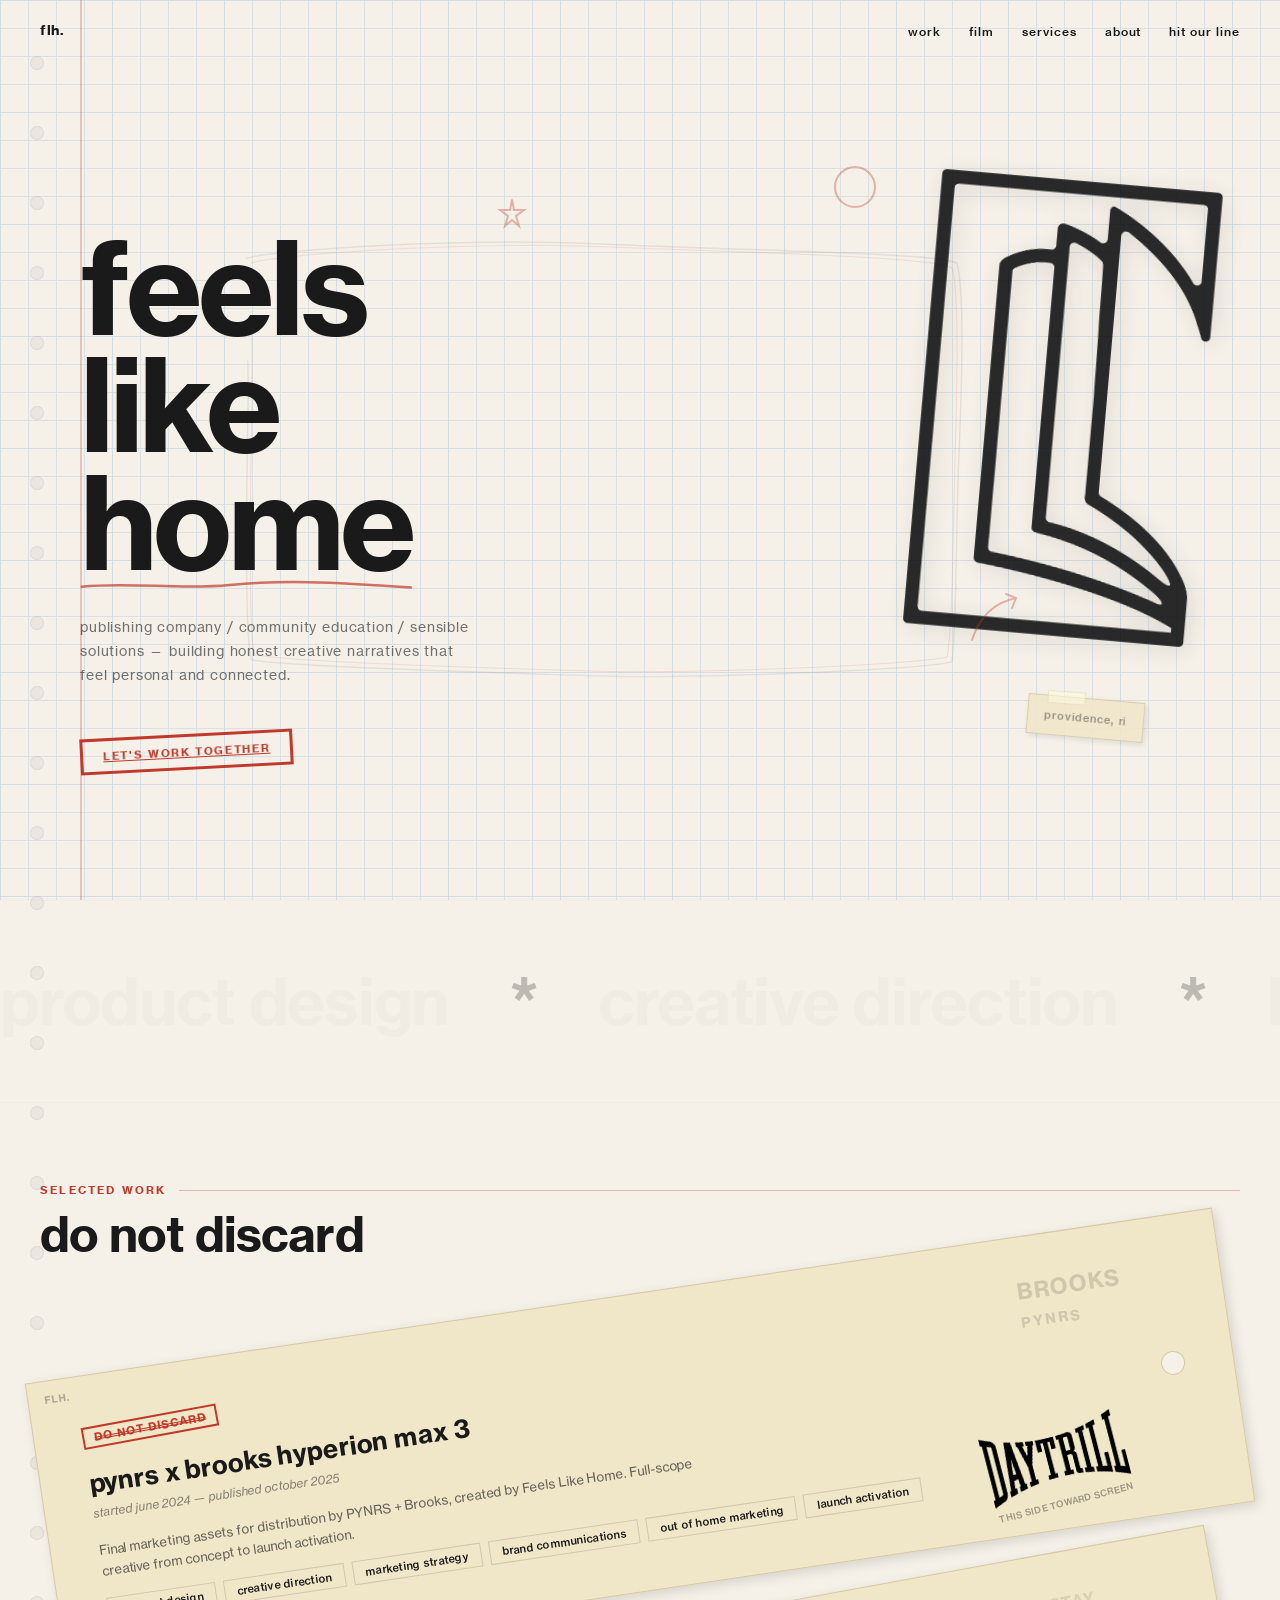
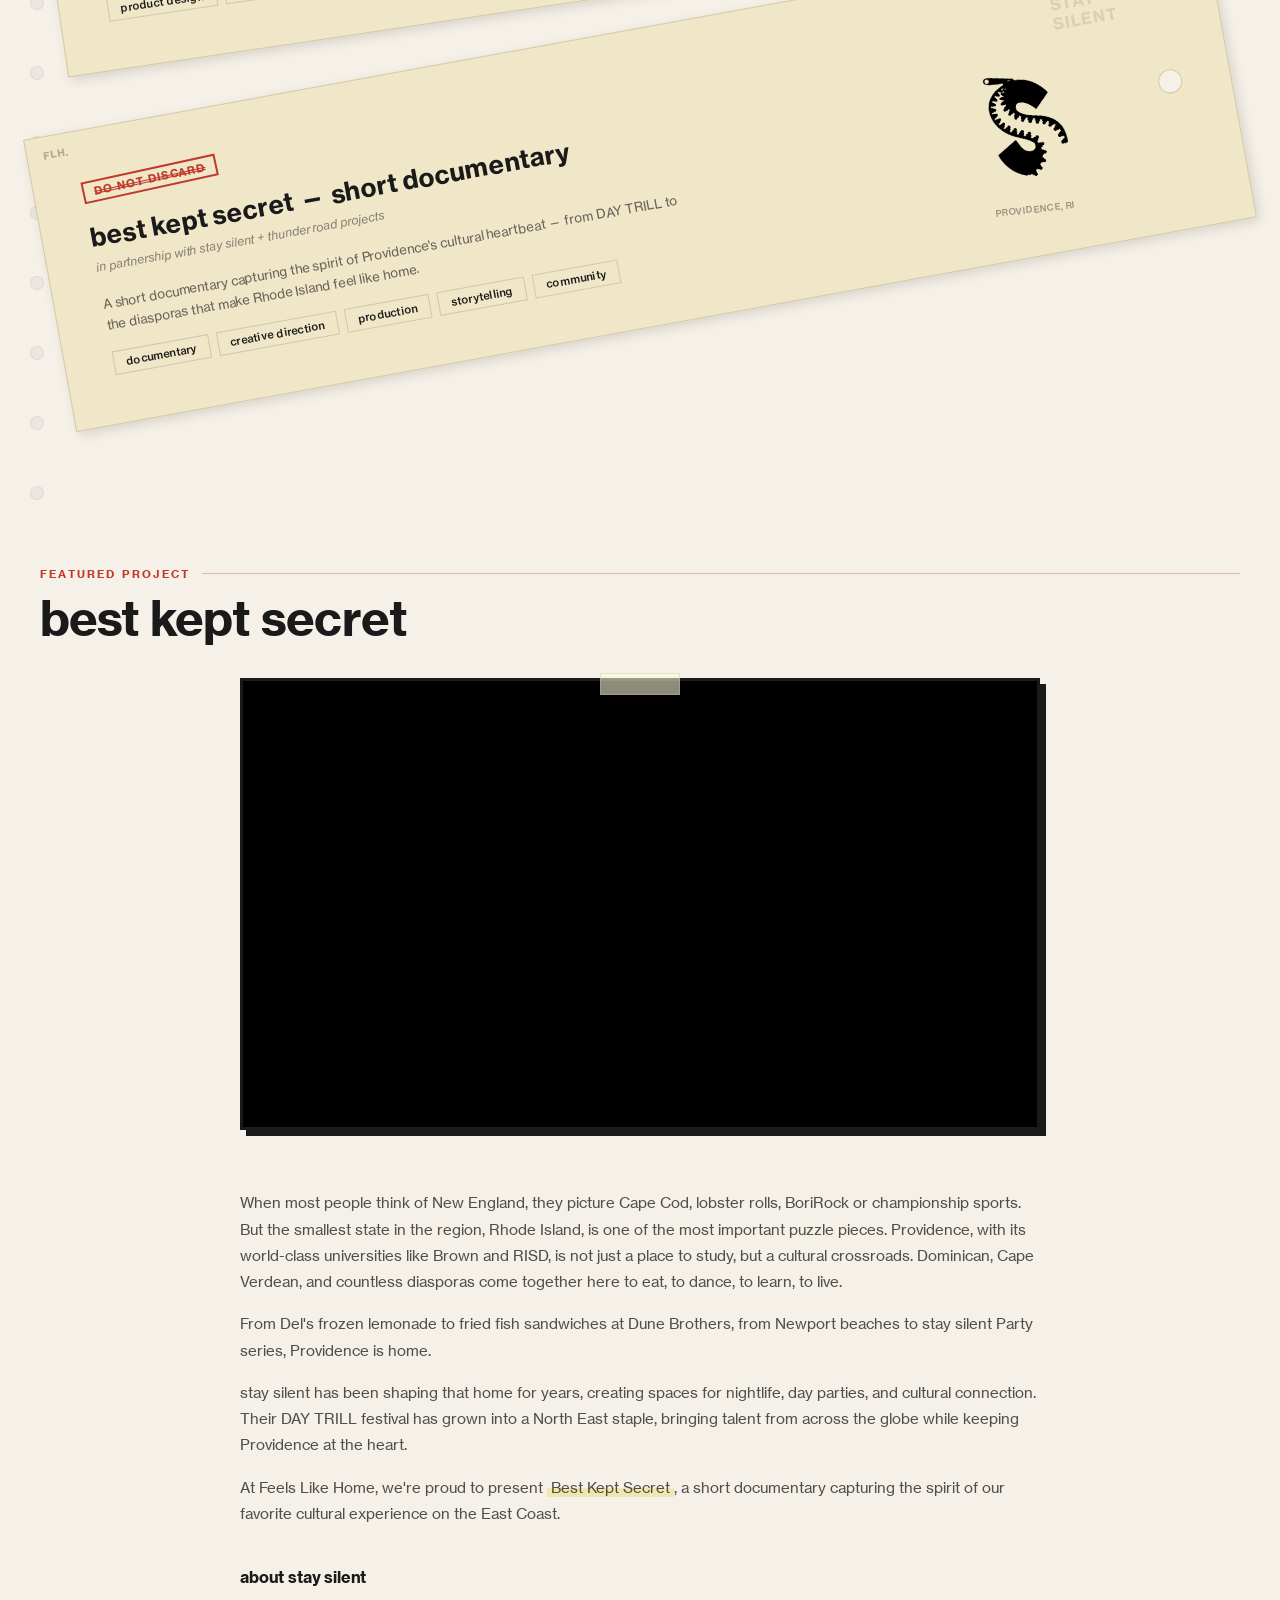
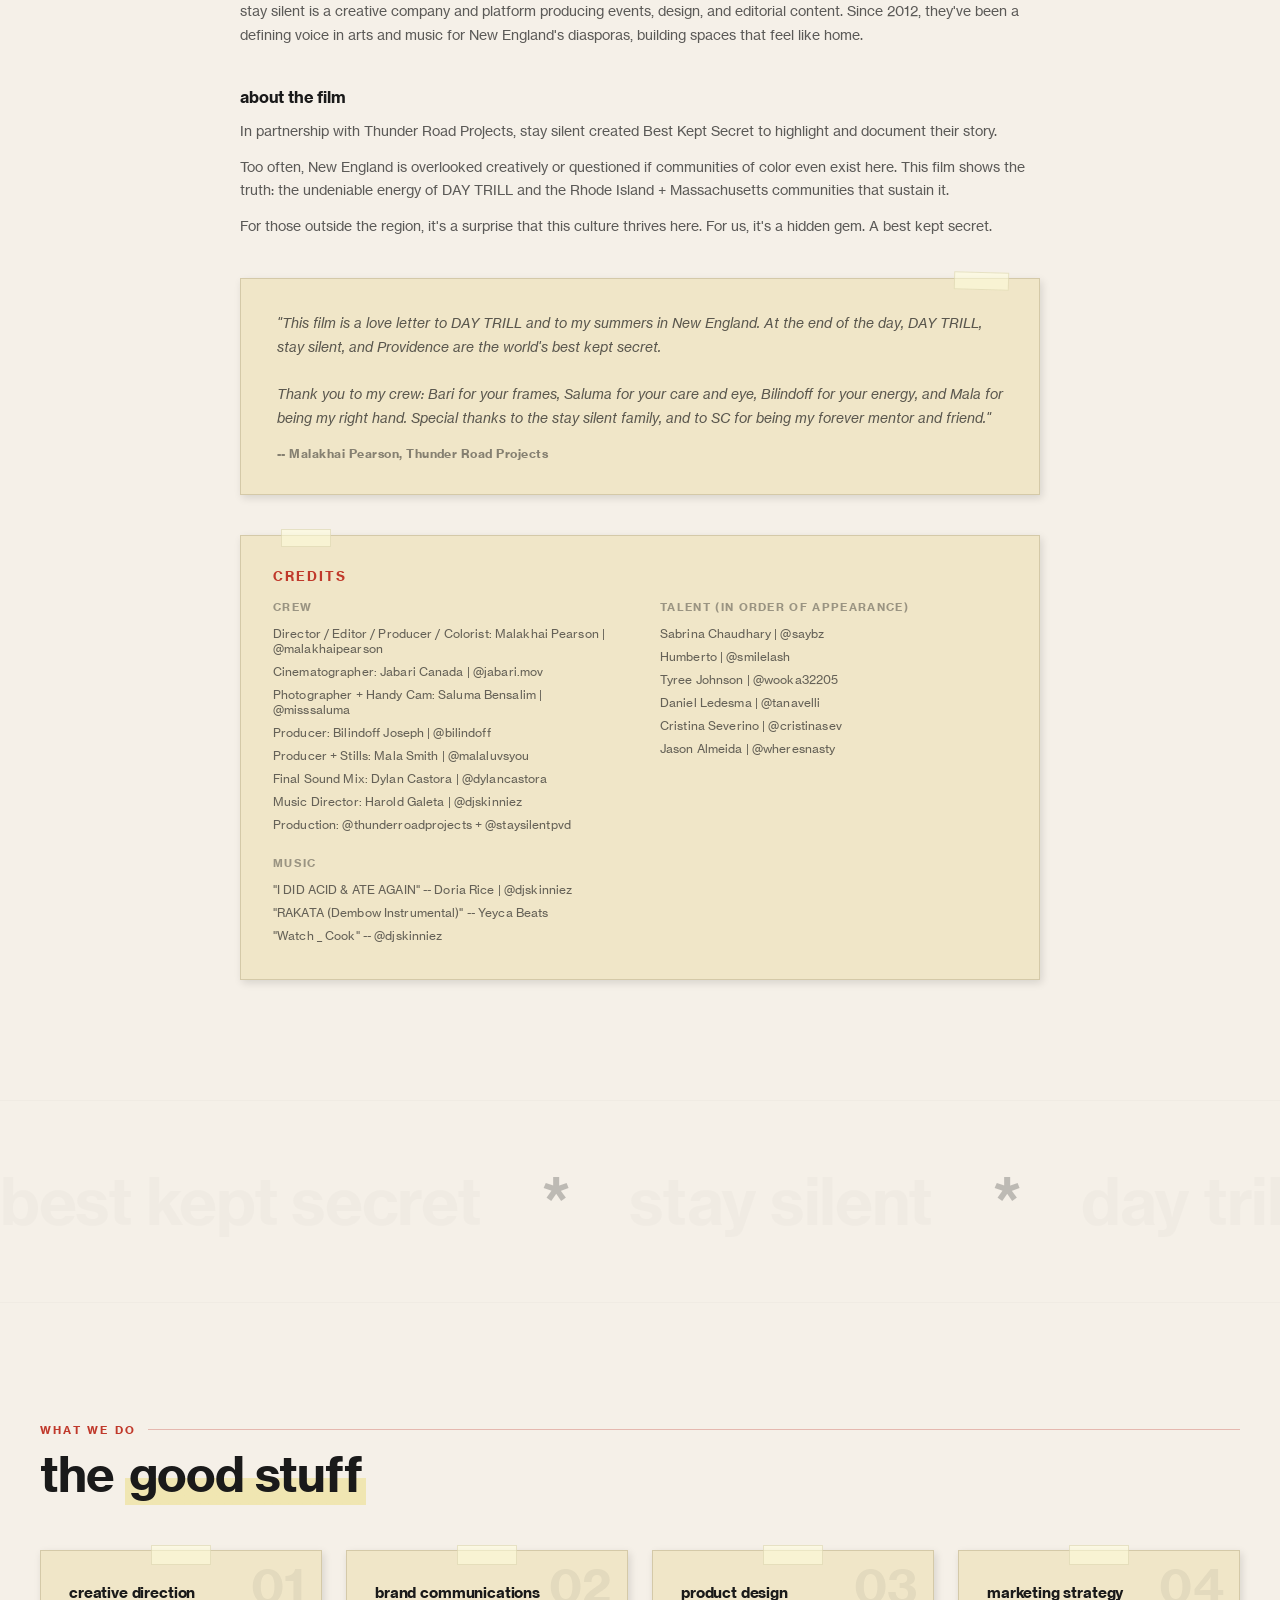
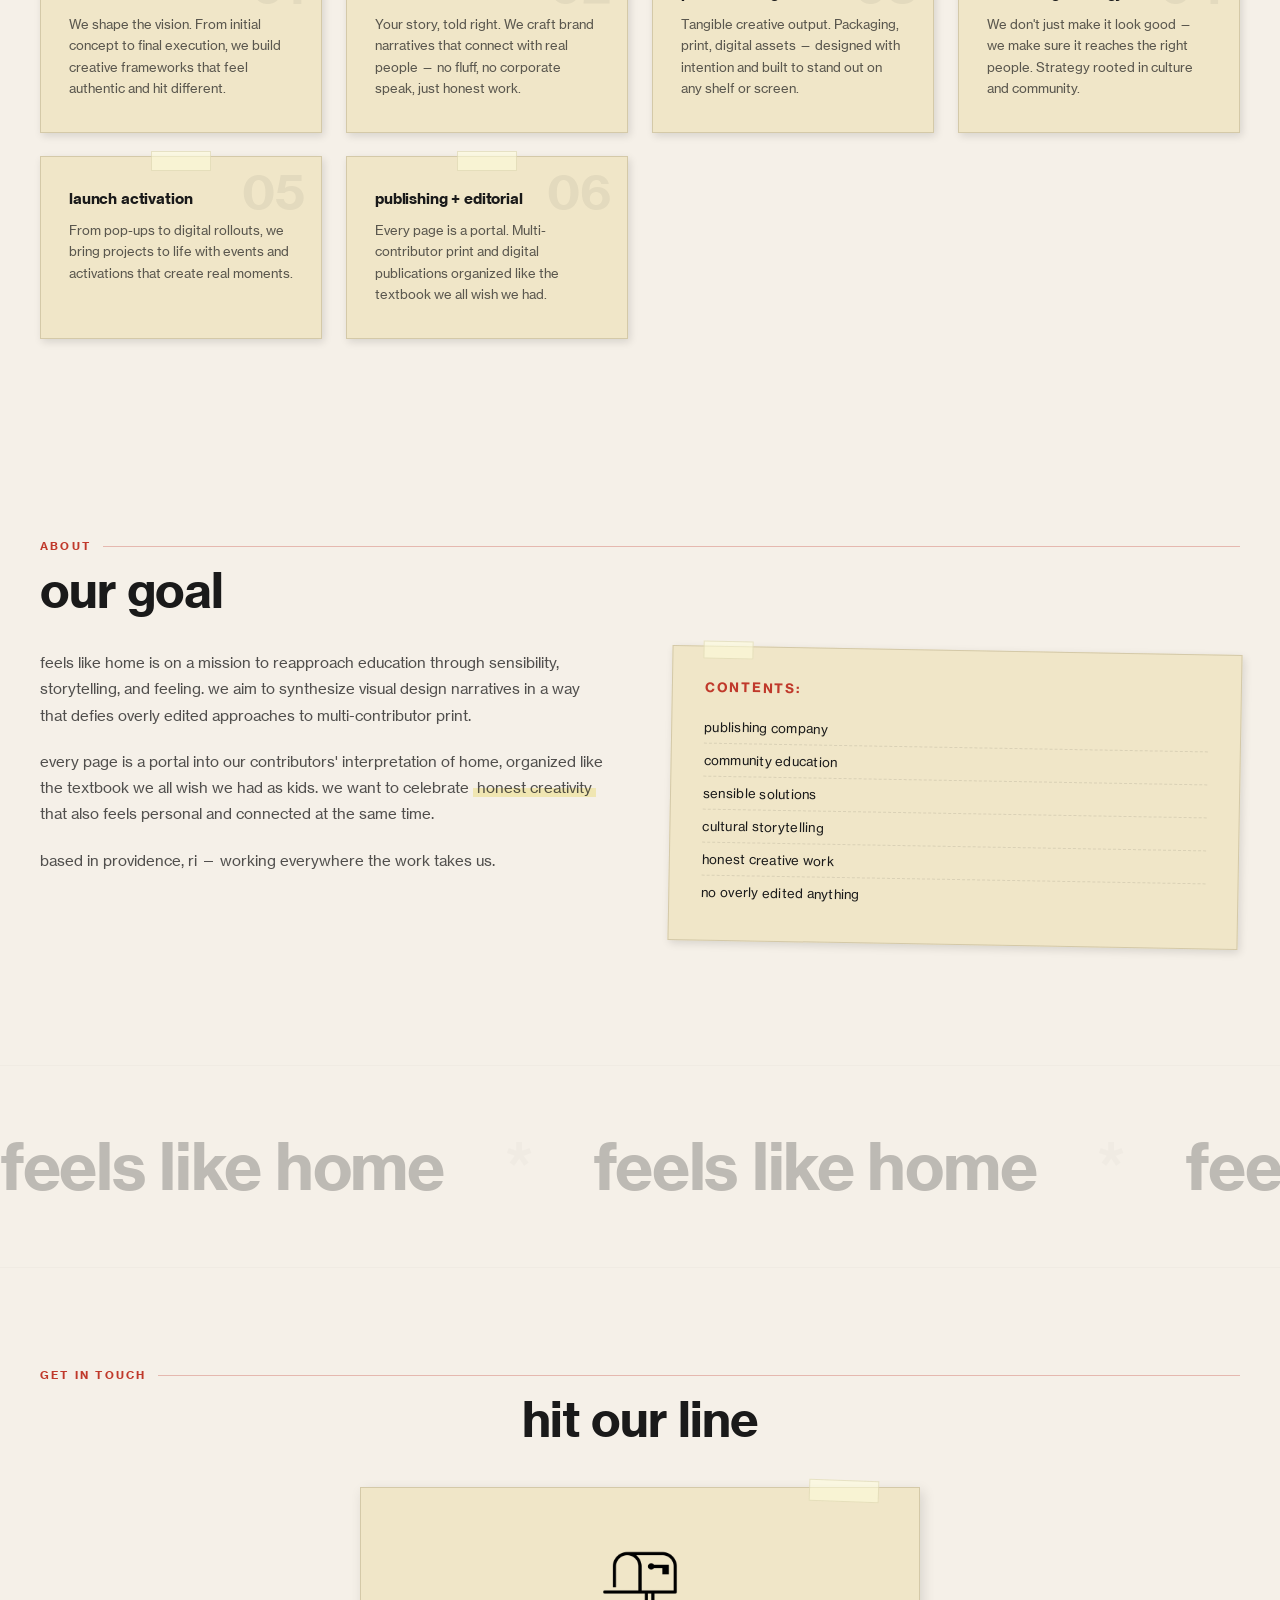
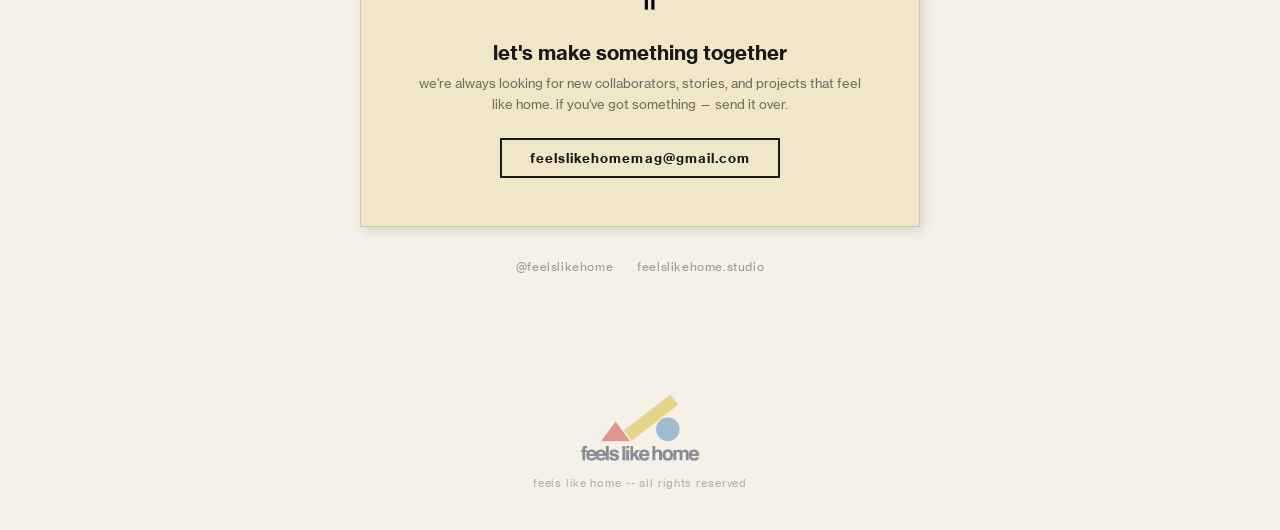
==== commit 0d79d243: "Add hero animations, scroll storytelling, and visual enhancements - SVG hand-drawn frame and doodle " ====
--- a/index.html
+++ b/index.html
@@ -175,29 +175,143 @@
 .hero-title .line {
   display: block;
   opacity: 0;
-  transform: translateY(40px) rotate(-1deg);
-  animation: riseIn 0.8s ease forwards;
+  transform: translateY(50px) rotate(-2deg) scale(0.97);
+  animation: riseIn 0.9s cubic-bezier(0.34, 1.56, 0.64, 1) forwards;
 }
 .hero-title .line:nth-child(1) { animation-delay: 0.2s; }
 .hero-title .line:nth-child(2) { animation-delay: 0.4s; }
 .hero-title .line:nth-child(3) { animation-delay: 0.6s; }
 
 @keyframes riseIn {
-  to { opacity: 1; transform: translateY(0) rotate(0deg); }
-}
-
-/* hand-drawn underline */
+  to { opacity: 1; transform: translateY(0) rotate(0deg) scale(1); }
+}
+
+/* hand-drawn underline — draw on */
 .hero-title .underline-sketch {
   position: absolute;
   bottom: -8px;
   left: 0;
   width: 100%;
   height: 12px;
+}
+.hero-title .underline-sketch path {
+  stroke-dasharray: 420;
+  stroke-dashoffset: 420;
+  stroke-width: 3;
+  opacity: 0.7;
+  animation: drawLine 0.8s ease forwards 1.2s;
+}
+@keyframes drawLine { to { stroke-dashoffset: 0; } }
+@keyframes fadeIn { to { opacity: 1; } }
+
+/* Hero decorative frame — draws itself behind text */
+.hero-frame {
+  position: absolute;
+  top: 50%;
+  left: 50%;
+  transform: translate(-55%, -48%);
+  width: clamp(400px, 60vw, 800px);
+  height: clamp(280px, 40vw, 500px);
+  z-index: -1;
+  pointer-events: none;
+}
+.hero-frame path {
+  fill: none;
+  stroke-linecap: round;
+  stroke-linejoin: round;
+}
+.hero-frame .frame-stroke-1 {
+  stroke: var(--ink);
+  stroke-width: 1.5;
+  opacity: 0.08;
+  stroke-dasharray: 2200;
+  stroke-dashoffset: 2200;
+  animation: drawLine 2s ease forwards 0.1s;
+}
+.hero-frame .frame-stroke-2 {
+  stroke: var(--red);
+  stroke-width: 1;
+  opacity: 0.12;
+  stroke-dasharray: 2200;
+  stroke-dashoffset: 2200;
+  animation: drawLine 2.2s ease forwards 0.3s;
+}
+
+/* Hero doodle annotations */
+.hero-doodle {
+  position: absolute;
+  pointer-events: none;
+  z-index: 1;
+}
+.hero-doodle path, .hero-doodle circle, .hero-doodle line {
+  fill: none;
+  stroke: var(--red);
+  stroke-linecap: round;
+  stroke-width: 2;
+  opacity: 0.35;
+}
+.hero-doodle-arrow {
+  right: 18%;
+  bottom: 28%;
+  width: 60px;
+  height: 60px;
+}
+.hero-doodle-arrow path {
+  stroke-dasharray: 120;
+  stroke-dashoffset: 120;
+  animation: drawLine 0.6s ease forwards 2s;
+}
+.hero-doodle-star {
+  left: 38%;
+  top: 22%;
+  width: 32px;
+  height: 32px;
+}
+.hero-doodle-star path {
+  stroke-dasharray: 100;
+  stroke-dashoffset: 100;
+  animation: drawLine 0.5s ease forwards 2.4s;
+}
+.hero-doodle-circle {
+  right: 30%;
+  top: 18%;
+  width: 50px;
+  height: 50px;
+}
+.hero-doodle-circle circle {
+  stroke-dasharray: 140;
+  stroke-dashoffset: 140;
+  animation: drawLine 0.6s ease forwards 1.8s;
+}
+
+/* Hero sticky note */
+.hero-note {
+  position: absolute;
+  bottom: 18%;
+  right: 8%;
+  background: var(--manila);
+  border: 1px solid var(--manila-dark);
+  padding: 12px 16px;
+  font-size: 11px;
+  font-weight: 500;
+  letter-spacing: 0.08em;
+  text-transform: lowercase;
+  color: rgba(26,26,26,0.5);
+  transform: rotate(3deg);
+  box-shadow: 2px 2px 6px var(--shadow);
   opacity: 0;
-  animation: fadeIn 0.5s ease 1.2s forwards;
-}
-
-@keyframes fadeIn { to { opacity: 1; } }
+  animation: driftIn 0.8s ease 2.2s forwards;
+  z-index: 1;
+}
+.hero-note::before {
+  content: '';
+  position: absolute;
+  top: -6px; left: 18px;
+  width: 38px; height: 13px;
+  background: var(--tape);
+  border: 1px solid rgba(200,190,150,0.4);
+  transform: rotate(-1deg);
+}
 
 .hero-sub {
   margin-top: 32px;
@@ -241,14 +355,18 @@
 
 .hero-scatter {
   position: absolute;
-  right: 5%;
-  top: 30%;
-  width: 200px;
+  right: 3%;
+  top: 20%;
+  width: clamp(200px, 22vw, 340px);
   opacity: 0;
-  animation: driftIn 1s ease 1.6s forwards;
+  animation: driftIn 1s ease 1.6s forwards, heroFloat 6s ease-in-out 2.6s infinite;
   transform: rotate(5deg);
   filter: drop-shadow(4px 4px 12px var(--shadow));
   pointer-events: none;
+}
+@keyframes heroFloat {
+  0%, 100% { transform: rotate(5deg) translateY(0); }
+  50% { transform: rotate(5deg) translateY(-14px); }
 }
 
 @keyframes driftIn {
@@ -717,11 +835,91 @@
   transform: translateY(24px);
   transition: opacity 0.7s ease, transform 0.7s ease;
 }
-
 .reveal.visible {
   opacity: 1;
   transform: translateY(0);
 }
+
+/* Slide from left — section labels */
+.reveal-left {
+  opacity: 0;
+  transform: translateX(-40px);
+  transition: opacity 0.6s ease, transform 0.6s ease;
+}
+.reveal-left.visible {
+  opacity: 1;
+  transform: translateX(0);
+}
+
+/* Scale up — film video, images */
+.reveal-scale {
+  opacity: 0;
+  transform: scale(0.92);
+  transition: opacity 0.8s ease, transform 0.8s ease;
+}
+.reveal-scale.visible {
+  opacity: 1;
+  transform: scale(1);
+}
+
+/* Page turn — manila cards */
+.reveal-page {
+  opacity: 0;
+  transform: perspective(800px) rotateY(-6deg) translateX(-15px);
+  transition: opacity 0.7s ease, transform 0.7s ease;
+}
+.reveal-page.visible {
+  opacity: 1;
+  transform: perspective(800px) rotateY(0) translateX(0);
+}
+
+/* Scroll-triggered highlights */
+.highlight {
+  background: linear-gradient(180deg, transparent 55%, rgba(232,212,77,0) 55%);
+  padding: 0 4px;
+  transition: background 0.8s ease 0.3s;
+}
+.visible .highlight,
+.reveal.visible .highlight,
+.reveal-left.visible .highlight {
+  background: linear-gradient(180deg, transparent 55%, rgba(232,212,77,0.35) 55%);
+}
+
+/* Envelope flap */
+.env-flap {
+  position: absolute;
+  top: -1px; left: 0; right: 0;
+  height: 36px;
+  background: linear-gradient(to bottom, var(--manila-dark), var(--manila));
+  clip-path: polygon(0 100%, 50% 0%, 100% 100%);
+  transform-origin: bottom center;
+  transition: transform 0.7s ease 0.3s, opacity 0.7s ease 0.3s;
+  z-index: 2;
+}
+.project-envelope.visible .env-flap {
+  transform: rotateX(180deg);
+  opacity: 0;
+}
+
+/* Chapter marker */
+.chapter-marker {
+  position: fixed;
+  left: 42px;
+  top: 50%;
+  transform: translateY(-50%);
+  font-size: 11px;
+  font-weight: 700;
+  letter-spacing: 0.1em;
+  color: var(--red);
+  opacity: 0;
+  z-index: 3;
+  transition: opacity 0.4s, transform 0.4s;
+  pointer-events: none;
+}
+.chapter-marker.visible {
+  opacity: 0.4;
+}
+@media (max-width: 768px) { .chapter-marker { display: none; } }
 
 /* ========== CURSOR TRAIL (ink splatters) ========== */
 .ink-dot {
@@ -770,11 +968,7 @@
   nav .nav-links a { font-size: 11px; }
 }
 
-/* yellow highlight */
-.highlight {
-  background: linear-gradient(180deg, transparent 55%, rgba(232,212,77,0.35) 55%);
-  padding: 0 4px;
-}
+/* yellow highlight — now animated via scroll reveal */
 
 /* ========== FILM / DOCUMENTARY SECTION ========== */
 .film {
@@ -1034,6 +1228,11 @@
     padding-top: 80px;
   }
   .hero-scatter { display: none; }
+  .hero-frame { display: none; }
+  .hero-note { display: none; }
+  .hero-doodle-arrow { display: none; }
+  .hero-doodle-circle { display: none; }
+  .hero-doodle-star { right: 10px; top: 18%; width: 24px; }
   .hero-sub { font-size: 13px; max-width: 100%; }
   .hero-stamp { margin-top: 32px; }
 
@@ -1097,6 +1296,19 @@
   nav .nav-links a { font-size: 18px; }
   .service-card { padding: 24px 20px; }
   .project-envelope { padding: 24px 20px; }
+}
+
+/* Reduced motion */
+@media (prefers-reduced-motion: reduce) {
+  *, *::before, *::after {
+    animation-duration: 0.01ms !important;
+    animation-delay: 0ms !important;
+    transition-duration: 0.01ms !important;
+  }
+  .reveal, .reveal-left, .reveal-scale, .reveal-page, .project-envelope {
+    opacity: 1 !important;
+    transform: none !important;
+  }
 }
 </style>
 </head>
@@ -1126,19 +1338,41 @@
   </ul>
 </nav>
 
+<div class="chapter-marker" id="chapter-marker">01</div>
+
 <!-- Hero -->
 <section class="hero content">
+  <!-- Hand-drawn frame that draws itself -->
+  <svg class="hero-frame" viewBox="0 0 800 500" fill="none">
+    <path class="frame-stroke-1" d="M 30 40 C 50 32, 250 18, 400 25 S 750 34, 770 45 C 778 70, 775 180, 772 250 S 770 420, 765 460 C 740 468, 500 478, 400 475 S 60 465, 35 458 C 28 430, 30 280, 32 180 Z"/>
+    <path class="frame-stroke-2" d="M 35 45 C 55 36, 260 22, 405 28 S 745 38, 765 50 C 773 75, 770 185, 768 255 S 766 415, 760 455 C 735 463, 495 473, 395 470 S 55 460, 38 452 C 32 425, 34 275, 36 175 Z"/>
+  </svg>
+
   <h1 class="hero-title">
     <span class="line">feels</span>
     <span class="line">like</span>
     <span class="line">home</span>
     <svg class="underline-sketch" viewBox="0 0 400 12" fill="none">
-      <path d="M2 8 C 60 2, 120 12, 180 6 S 300 2, 398 9" stroke="#c0392b" stroke-width="2.5" stroke-linecap="round" fill="none" opacity="0.5"/>
+      <path d="M2 8 C 60 2, 120 12, 180 6 S 300 2, 398 9" stroke="#c0392b" stroke-linecap="round" fill="none"/>
     </svg>
   </h1>
   <p class="hero-sub">publishing company / community education / sensible solutions — building honest creative narratives that feel personal and connected.</p>
   <a href="#contact" class="hero-stamp">let's work together</a>
   <img class="hero-scatter" src="assets/images/VINYL-GRAPHIC-ANTITHESIS-02.png" alt="collateral">
+
+  <!-- Doodle annotations -->
+  <svg class="hero-doodle hero-doodle-arrow" viewBox="0 0 60 60" fill="none">
+    <path d="M 8 52 C 15 30, 28 15, 52 10 M 42 6 L 52 10 L 48 20"/>
+  </svg>
+  <svg class="hero-doodle hero-doodle-star" viewBox="0 0 32 32" fill="none">
+    <path d="M 16 2 L 18 12 L 28 12 L 20 18 L 23 28 L 16 22 L 9 28 L 12 18 L 4 12 L 14 12 Z"/>
+  </svg>
+  <svg class="hero-doodle hero-doodle-circle" viewBox="0 0 50 50" fill="none">
+    <circle cx="25" cy="25" r="20"/>
+  </svg>
+
+  <!-- Sticky note -->
+  <div class="hero-note">providence, ri</div>
 </section>
 
 <!-- Marquee -->
@@ -1169,13 +1403,14 @@
 
 <!-- Work -->
 <section class="work content" id="work">
-  <div class="reveal">
+  <div class="reveal-left">
     <span class="section-label">selected work</span>
     <h2 class="section-heading">do not discard</h2>
   </div>
 
   <!-- Project 1: PYNRS x Brooks -->
   <div class="project-envelope" style="--rot: -0.5deg;">
+    <div class="env-flap"></div>
     <span class="env-corner">flh.</span>
     <div class="do-not-discard">do not discard</div>
     <h3>PYNRS x Brooks Hyperion Max 3</h3>
@@ -1200,6 +1435,7 @@
 
   <!-- Project 2: Best Kept Secret -->
   <div class="project-envelope" style="--rot: 0.3deg;">
+    <div class="env-flap"></div>
     <span class="env-corner">flh.</span>
     <div class="do-not-discard">do not discard</div>
     <h3>best kept secret &mdash; short documentary</h3>
@@ -1224,12 +1460,12 @@
 
 <!-- Best Kept Secret Documentary -->
 <section class="film content" id="film">
-  <div class="reveal">
+  <div class="reveal-left">
     <span class="section-label">featured project</span>
     <h2 class="section-heading">best kept secret</h2>
   </div>
 
-  <div class="film-video-wrap reveal">
+  <div class="film-video-wrap reveal-scale">
     <div class="film-video">
       <iframe src="https://www.youtube.com/embed/BA8CTjJPsfw" title="Best Kept Secret - Documentary" allow="accelerometer; autoplay; clipboard-write; encrypted-media; gyroscope; picture-in-picture; web-share" allowfullscreen></iframe>
     </div>
@@ -1323,38 +1559,38 @@
 
 <!-- Services -->
 <section class="services content" id="services">
-  <div class="reveal">
+  <div class="reveal-left">
     <span class="section-label">what we do</span>
     <h2 class="section-heading">the <span class="highlight">good stuff</span></h2>
   </div>
 
   <div class="services-grid">
-    <div class="service-card reveal" style="--rot: -1.2deg;">
+    <div class="service-card reveal-page" style="--rot: -1.2deg;">
       <span class="service-num">01</span>
       <h3>creative direction</h3>
       <p>We shape the vision. From initial concept to final execution, we build creative frameworks that feel authentic and hit different.</p>
     </div>
-    <div class="service-card reveal" style="--rot: 0.8deg;">
+    <div class="service-card reveal-page" style="--rot: 0.8deg;">
       <span class="service-num">02</span>
       <h3>brand communications</h3>
       <p>Your story, told right. We craft brand narratives that connect with real people — no fluff, no corporate speak, just honest work.</p>
     </div>
-    <div class="service-card reveal" style="--rot: -0.5deg;">
+    <div class="service-card reveal-page" style="--rot: -0.5deg;">
       <span class="service-num">03</span>
       <h3>product design</h3>
       <p>Tangible creative output. Packaging, print, digital assets — designed with intention and built to stand out on any shelf or screen.</p>
     </div>
-    <div class="service-card reveal" style="--rot: 1deg;">
+    <div class="service-card reveal-page" style="--rot: 1deg;">
       <span class="service-num">04</span>
       <h3>marketing strategy</h3>
       <p>We don't just make it look good — we make sure it reaches the right people. Strategy rooted in culture and community.</p>
     </div>
-    <div class="service-card reveal" style="--rot: -0.8deg;">
+    <div class="service-card reveal-page" style="--rot: -0.8deg;">
       <span class="service-num">05</span>
       <h3>launch activation</h3>
       <p>From pop-ups to digital rollouts, we bring projects to life with events and activations that create real moments.</p>
     </div>
-    <div class="service-card reveal" style="--rot: 0.6deg;">
+    <div class="service-card reveal-page" style="--rot: 0.6deg;">
       <span class="service-num">06</span>
       <h3>publishing + editorial</h3>
       <p>Every page is a portal. Multi-contributor print and digital publications organized like the textbook we all wish we had.</p>
@@ -1364,7 +1600,7 @@
 
 <!-- About -->
 <section class="about content" id="about">
-  <div class="reveal">
+  <div class="reveal-left">
     <span class="section-label">about</span>
     <h2 class="section-heading">our goal</h2>
   </div>
@@ -1414,7 +1650,7 @@
 
 <!-- Contact -->
 <section class="contact content" id="contact">
-  <div class="reveal">
+  <div class="reveal-left">
     <span class="section-label" style="justify-content: center;">get in touch</span>
     <h2 class="section-heading" style="text-align: center;">hit our line</h2>
   </div>
@@ -1446,8 +1682,8 @@
   holesContainer.appendChild(hole);
 }
 
-// Scroll reveal
-const reveals = document.querySelectorAll('.reveal, .project-envelope');
+// Scroll reveal — all reveal types
+const reveals = document.querySelectorAll('.reveal, .reveal-left, .reveal-scale, .reveal-page, .project-envelope');
 const observer = new IntersectionObserver((entries) => {
   entries.forEach(entry => {
     if (entry.isIntersecting) {
@@ -1501,18 +1737,73 @@
   });
 });
 
-// Parallax on envelopes on scroll (subtle)
+// Scroll-driven effects (rAF throttled)
+const heroTitle = document.querySelector('.hero-title');
+const heroSub = document.querySelector('.hero-sub');
+const heroStamp = document.querySelector('.hero-stamp');
+const chapterMarker = document.getElementById('chapter-marker');
+const sections = [
+  { el: document.querySelector('.hero'), ch: '01' },
+  { el: document.getElementById('work'), ch: '02' },
+  { el: document.getElementById('film'), ch: '03' },
+  { el: document.getElementById('services'), ch: '04' },
+  { el: document.getElementById('about'), ch: '05' },
+  { el: document.getElementById('contact'), ch: '06' }
+];
+
+let ticking = false;
 window.addEventListener('scroll', () => {
-  const envelopes = document.querySelectorAll('.project-envelope');
-  envelopes.forEach((env, i) => {
-    const rect = env.getBoundingClientRect();
-    const center = rect.top + rect.height / 2;
-    const offset = (window.innerHeight / 2 - center) * 0.008;
-    const baseRot = parseFloat(env.style.getPropertyValue('--rot')) || 0;
-    if (env.classList.contains('visible')) {
-      env.style.transform = `translateY(0) rotate(${baseRot + offset}deg)`;
-    }
-  });
+  if (!ticking) {
+    requestAnimationFrame(() => {
+      const scrollY = window.scrollY;
+      const vh = window.innerHeight;
+
+      // Hero parallax exit
+      if (scrollY < vh) {
+        const progress = scrollY / (vh * 0.7);
+        const opacity = Math.max(0, 1 - progress);
+        const yOffset = scrollY * 0.2;
+        heroTitle.style.transform = `translateY(${yOffset}px)`;
+        heroTitle.style.opacity = opacity;
+        heroSub.style.opacity = opacity;
+        heroStamp.style.opacity = opacity;
+      }
+
+      // Envelope parallax
+      document.querySelectorAll('.project-envelope').forEach(env => {
+        const rect = env.getBoundingClientRect();
+        const center = rect.top + rect.height / 2;
+        const offset = (vh / 2 - center) * 0.008;
+        const baseRot = parseFloat(env.style.getPropertyValue('--rot')) || 0;
+        if (env.classList.contains('visible')) {
+          env.style.transform = `translateY(0) rotate(${baseRot + offset}deg)`;
+        }
+      });
+
+      // Marquee scroll opacity
+      document.querySelectorAll('.marquee-wrap').forEach(wrap => {
+        const rect = wrap.getBoundingClientRect();
+        const progress = 1 - Math.abs((rect.top + rect.height / 2 - vh / 2) / (vh * 0.6));
+        wrap.style.opacity = Math.max(0.25, Math.min(1, progress));
+      });
+
+      // Chapter marker
+      if (chapterMarker) {
+        let current = '01';
+        for (let i = sections.length - 1; i >= 0; i--) {
+          if (sections[i].el && sections[i].el.getBoundingClientRect().top < vh * 0.5) {
+            current = sections[i].ch;
+            break;
+          }
+        }
+        chapterMarker.textContent = current;
+        chapterMarker.classList.toggle('visible', scrollY > 100);
+      }
+
+      ticking = false;
+    });
+    ticking = true;
+  }
 });
 </script>
 </body>
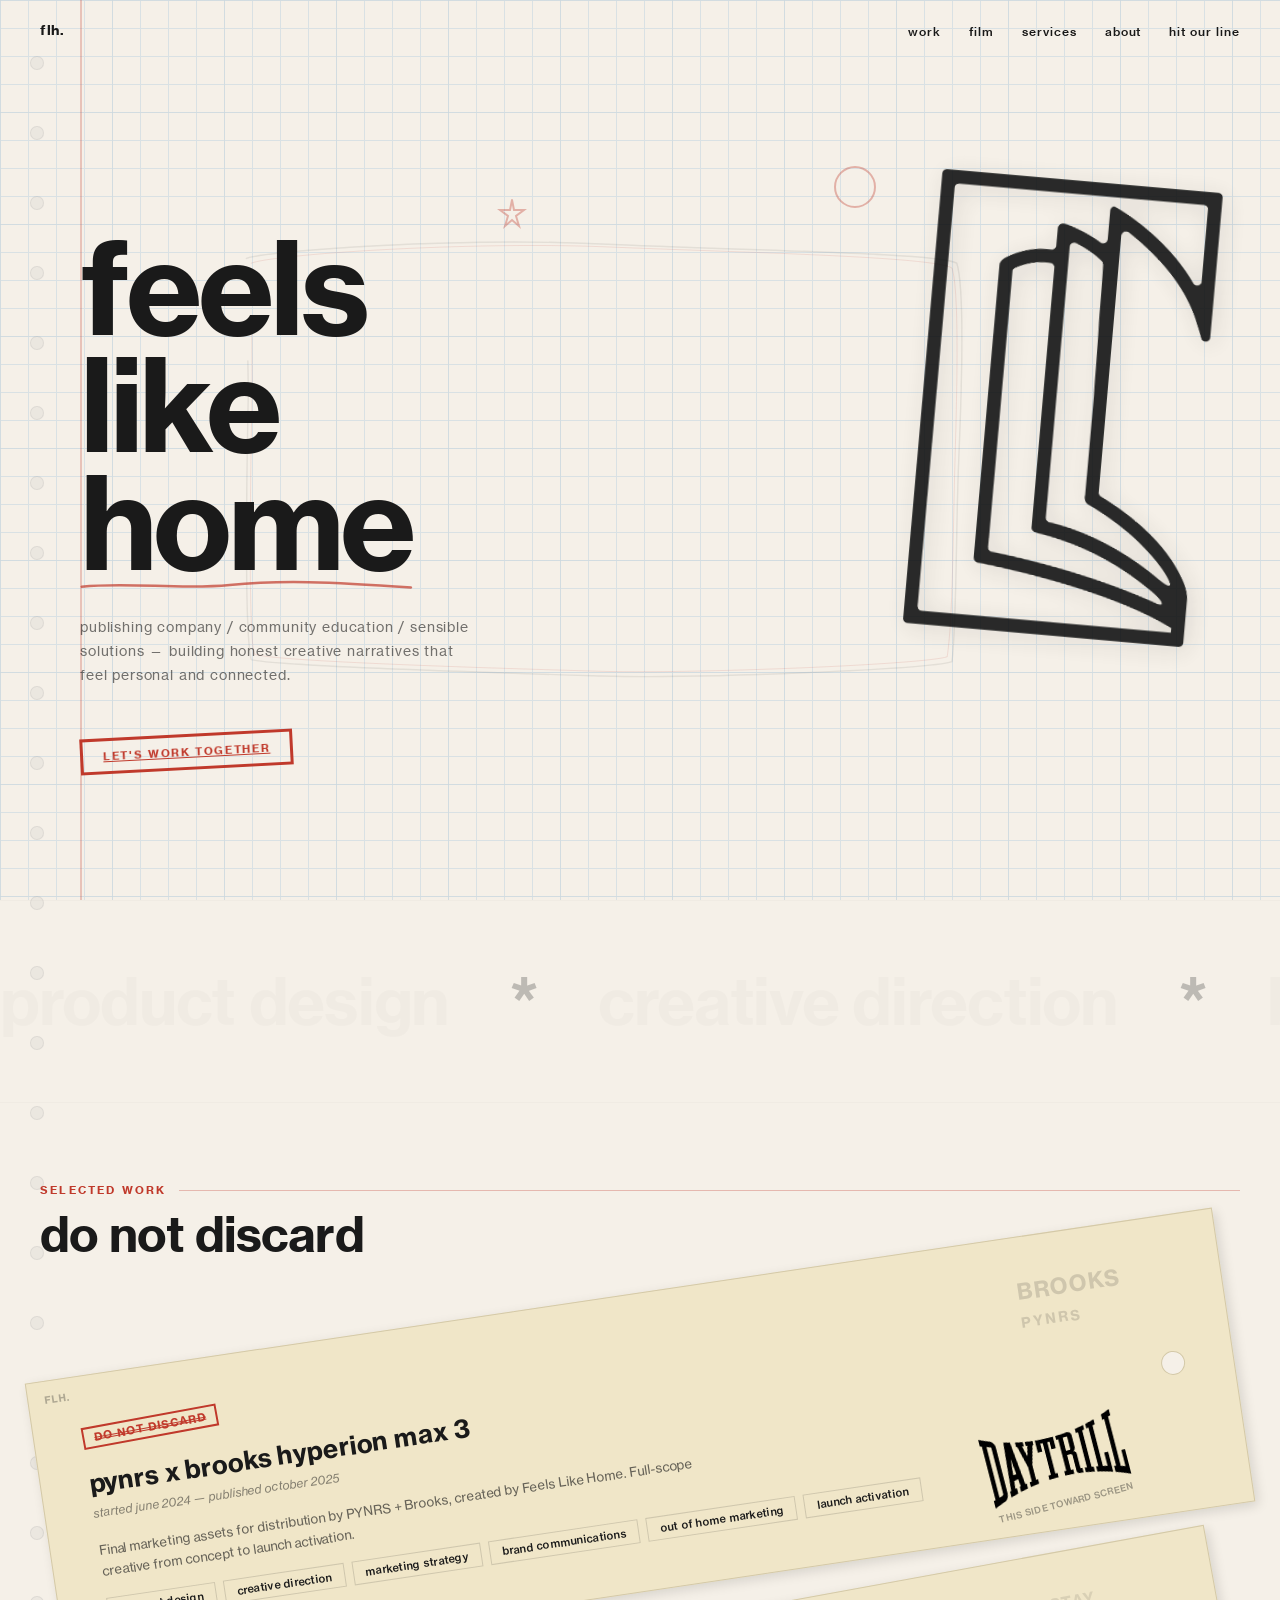
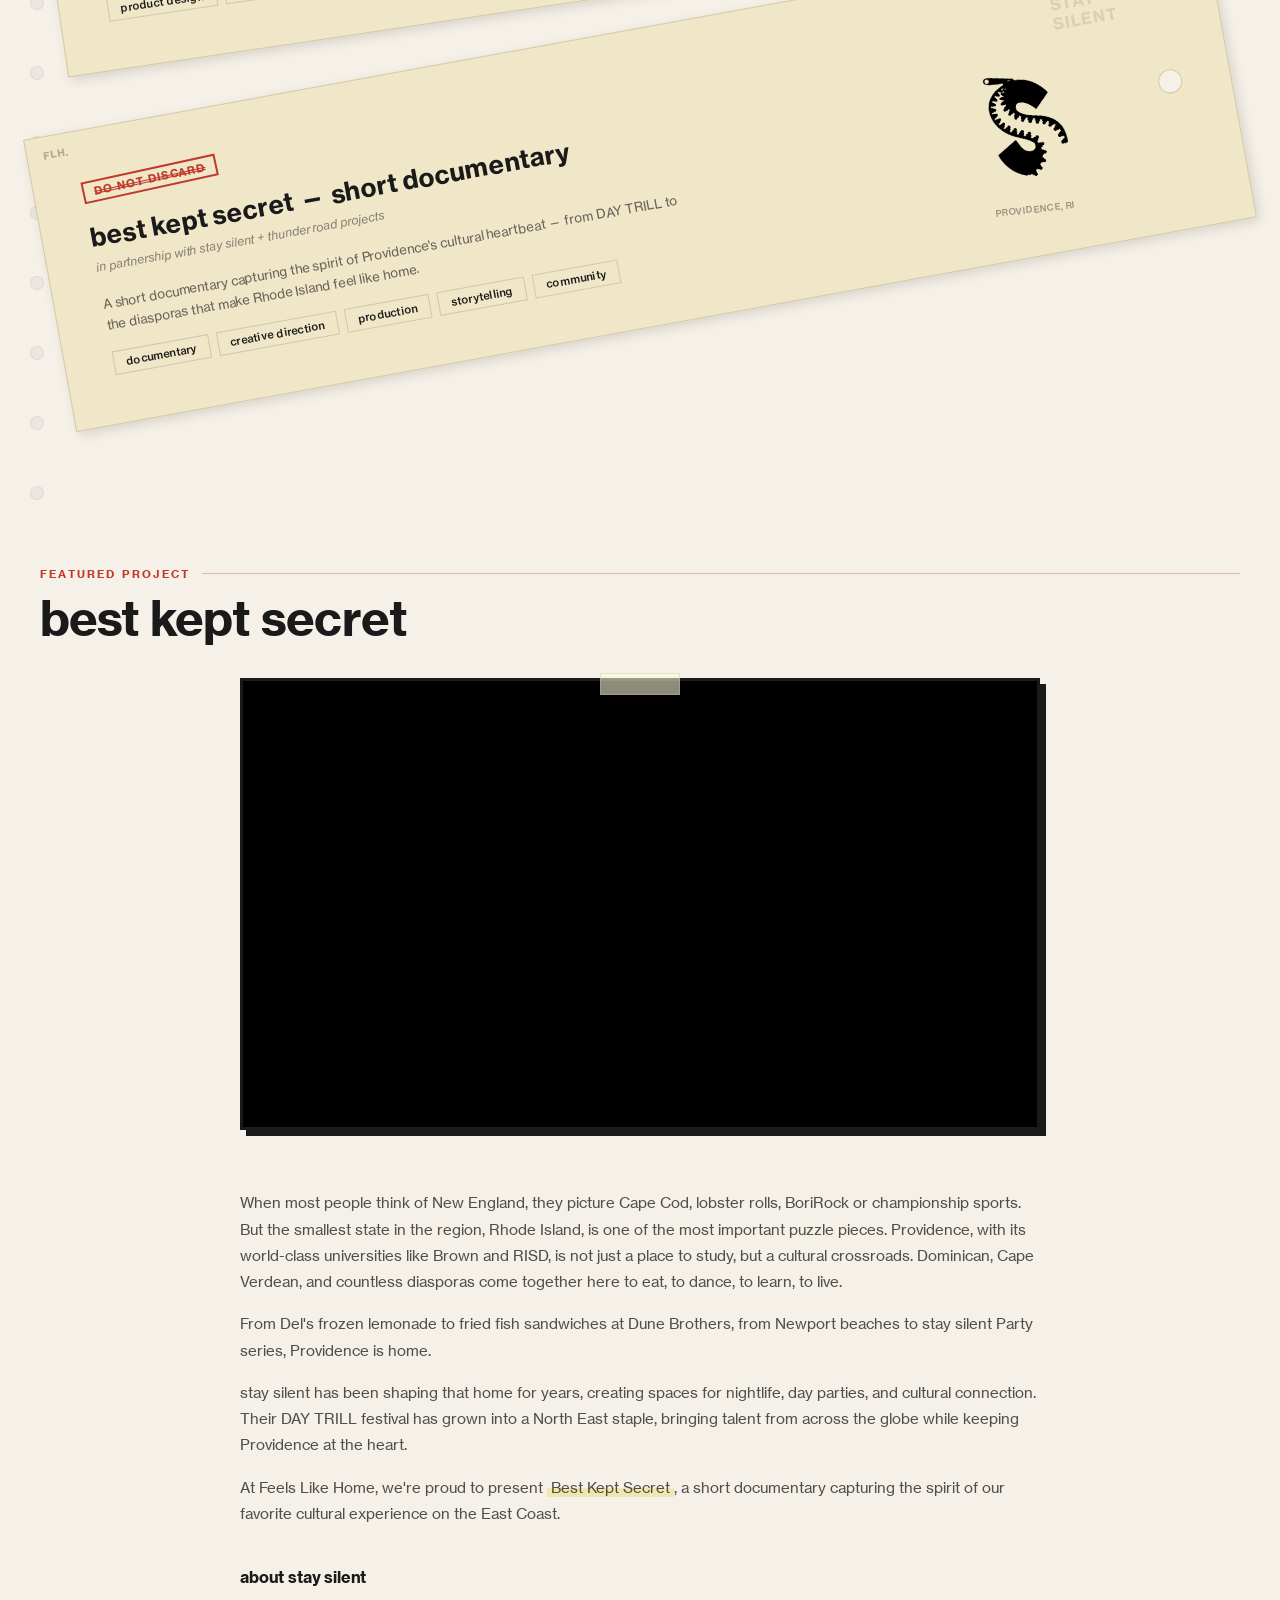
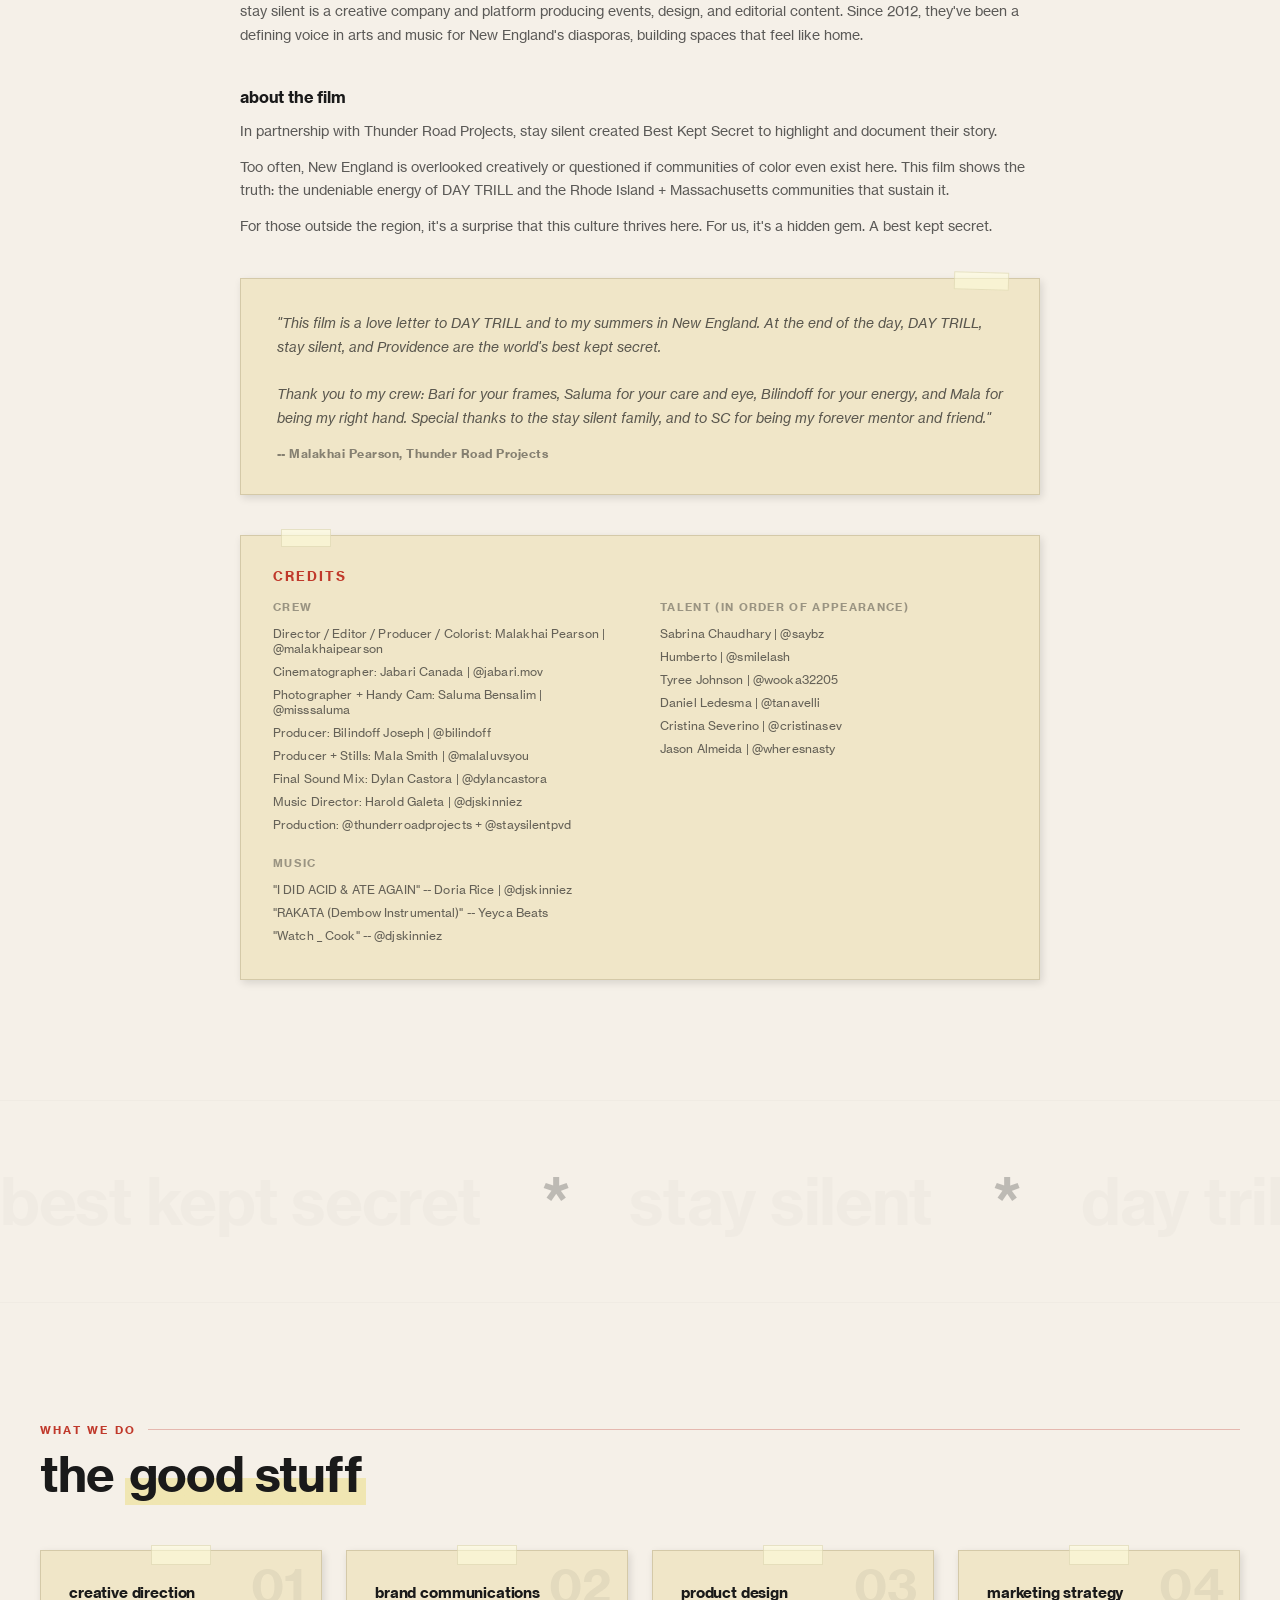
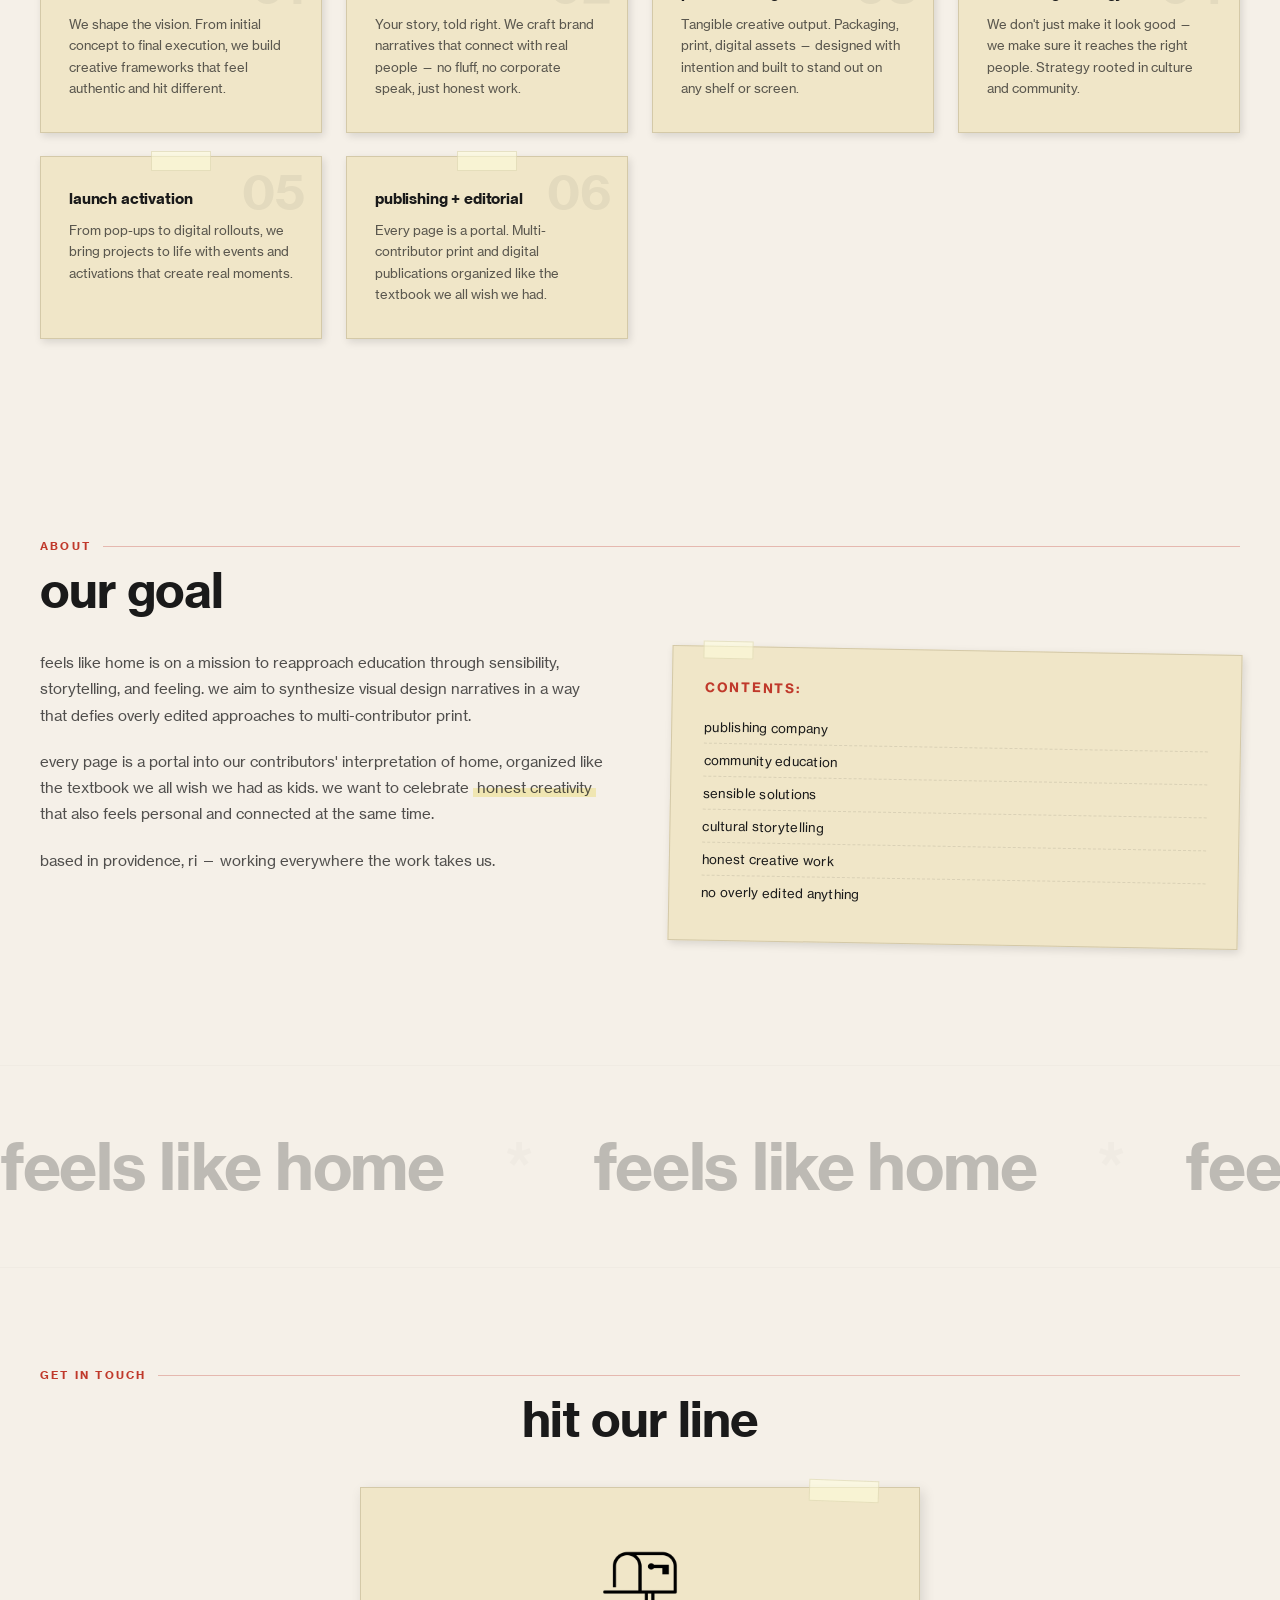
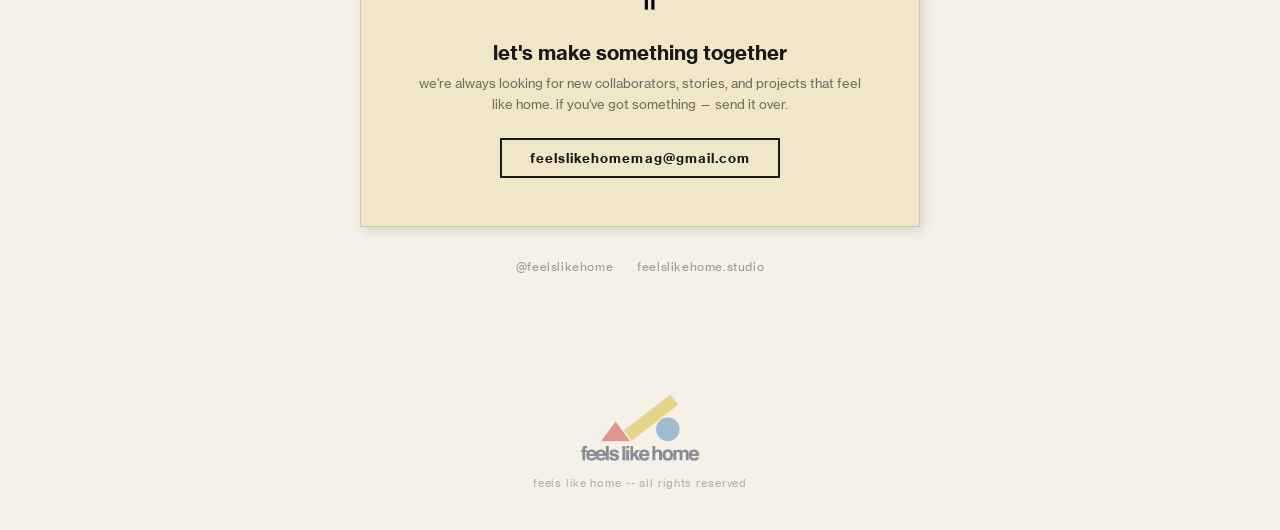
==== commit 74ffa1cf: "Remove sticky note and arrow doodle from hero Co-Authored-By: Claude Opus 4.6 (1M context) <noreply@" ====
--- a/index.html
+++ b/index.html
@@ -1361,9 +1361,6 @@
   <img class="hero-scatter" src="assets/images/VINYL-GRAPHIC-ANTITHESIS-02.png" alt="collateral">
 
   <!-- Doodle annotations -->
-  <svg class="hero-doodle hero-doodle-arrow" viewBox="0 0 60 60" fill="none">
-    <path d="M 8 52 C 15 30, 28 15, 52 10 M 42 6 L 52 10 L 48 20"/>
-  </svg>
   <svg class="hero-doodle hero-doodle-star" viewBox="0 0 32 32" fill="none">
     <path d="M 16 2 L 18 12 L 28 12 L 20 18 L 23 28 L 16 22 L 9 28 L 12 18 L 4 12 L 14 12 Z"/>
   </svg>
@@ -1371,8 +1368,6 @@
     <circle cx="25" cy="25" r="20"/>
   </svg>
 
-  <!-- Sticky note -->
-  <div class="hero-note">providence, ri</div>
 </section>
 
 <!-- Marquee -->
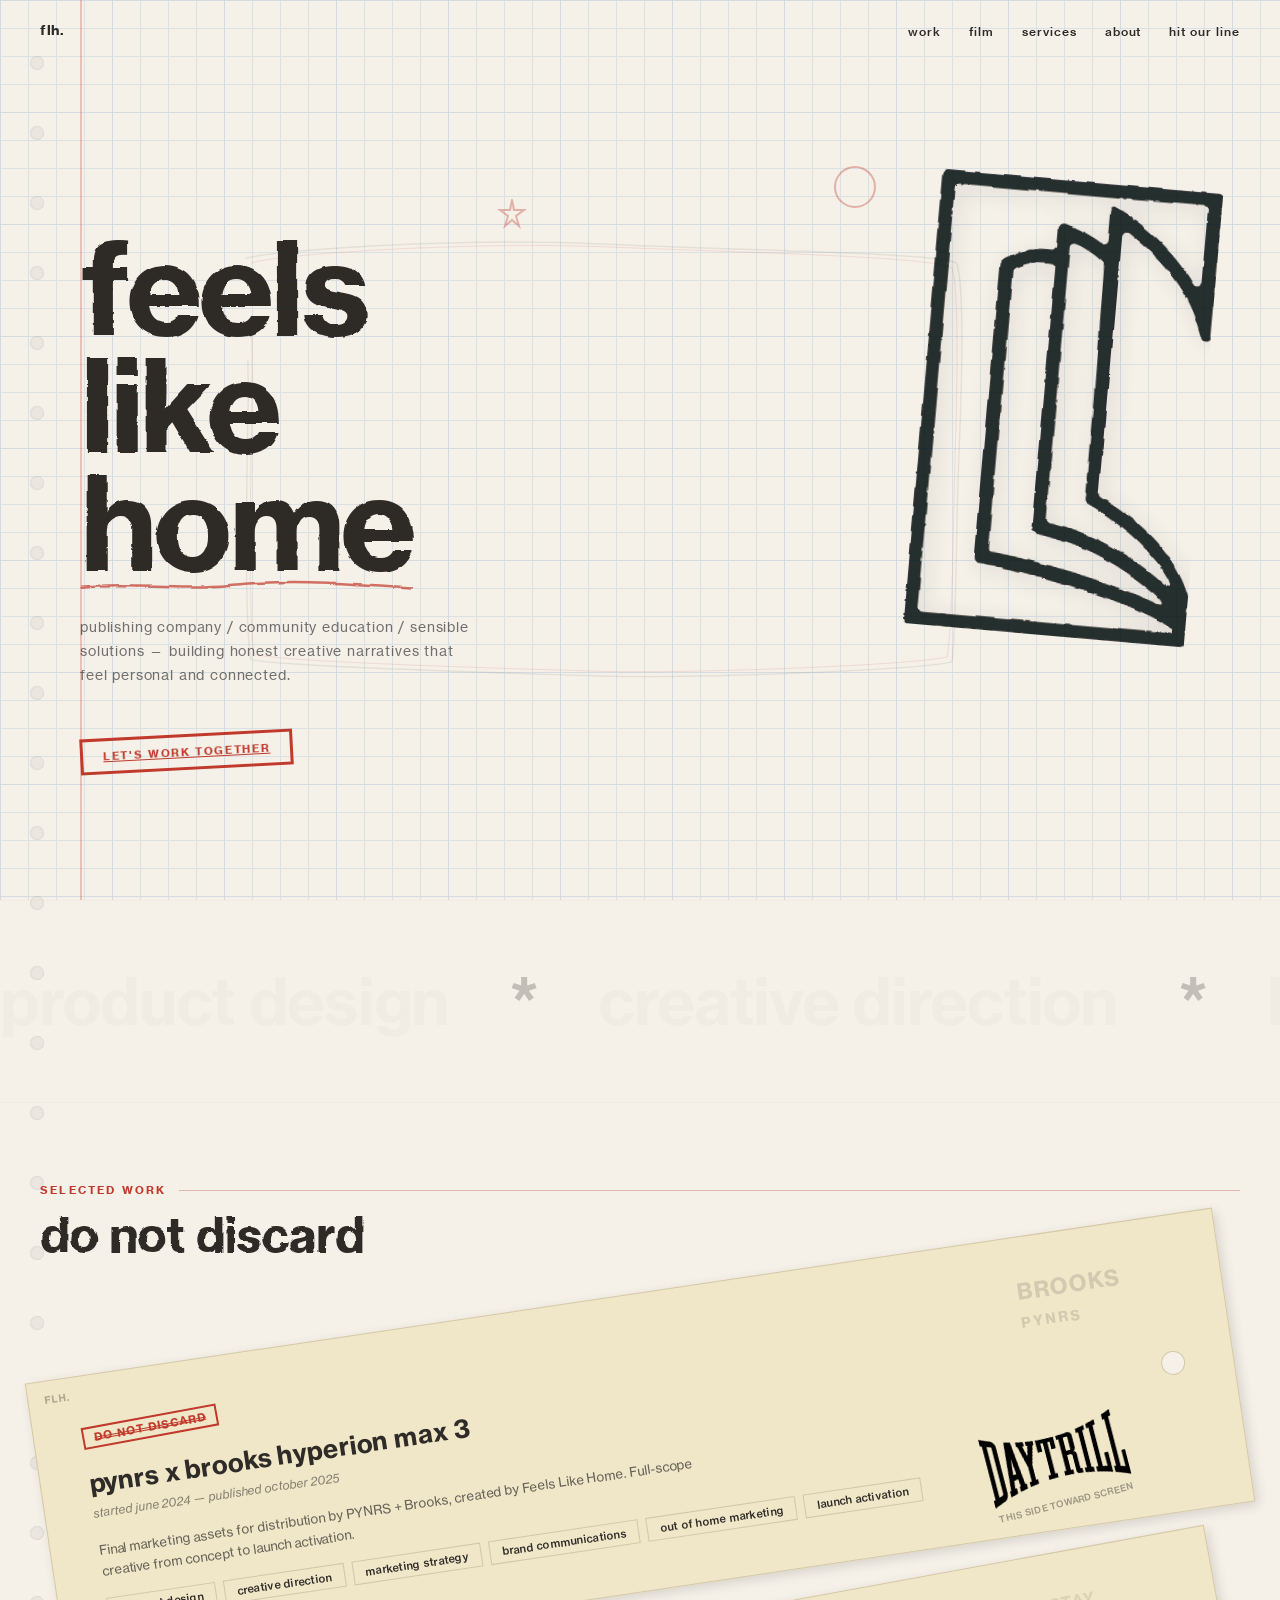
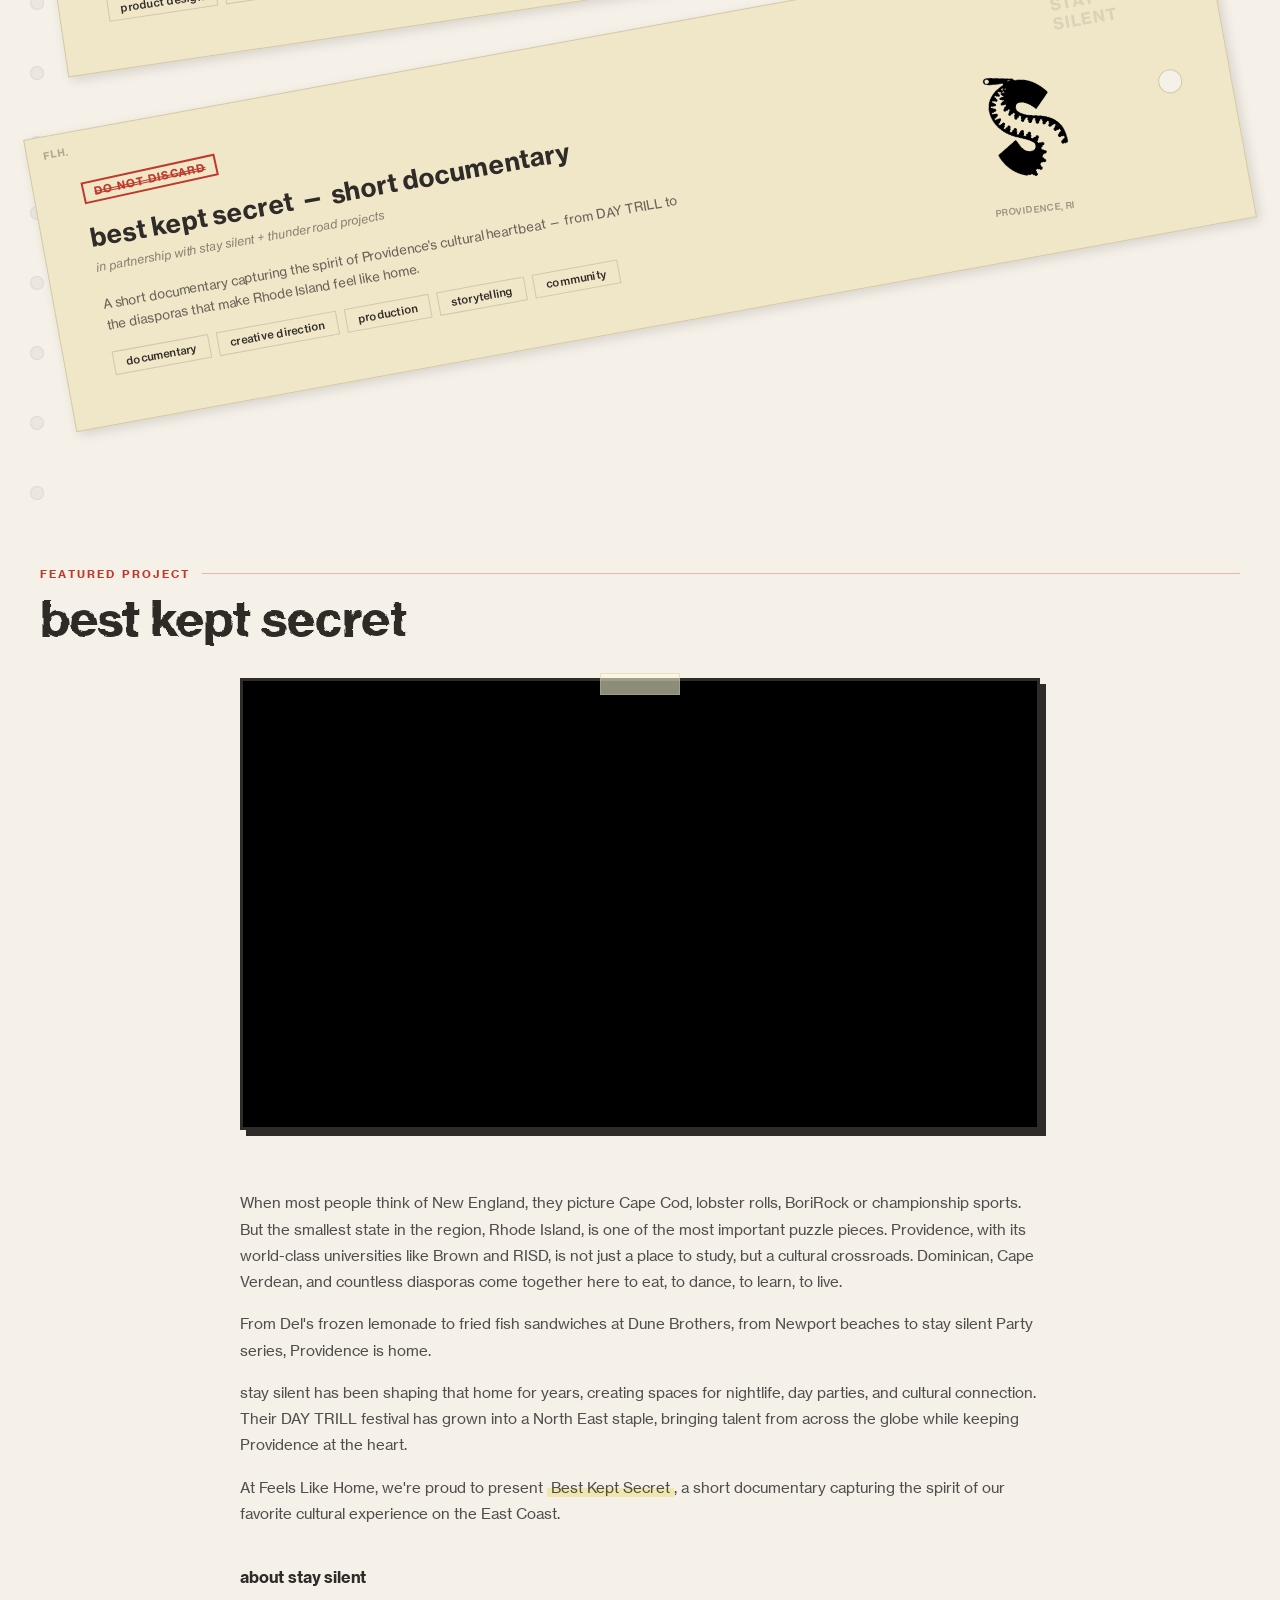
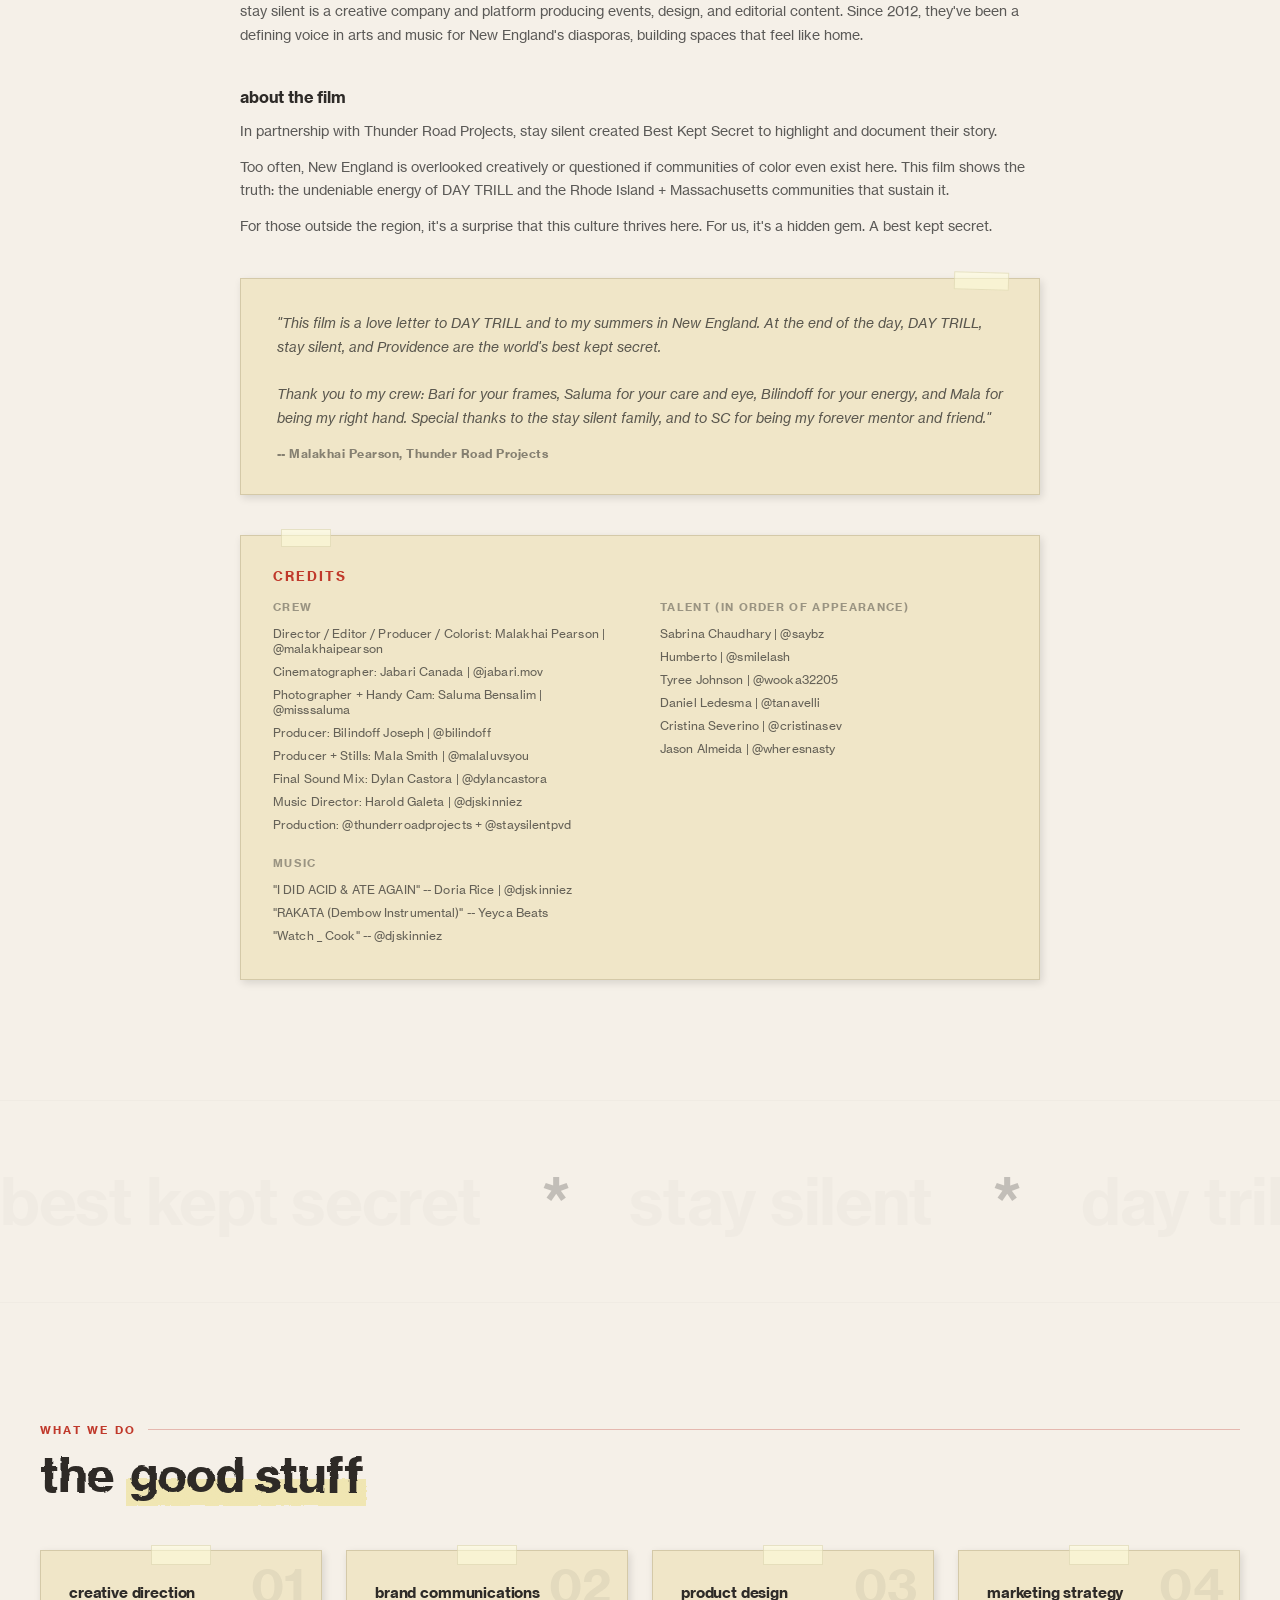
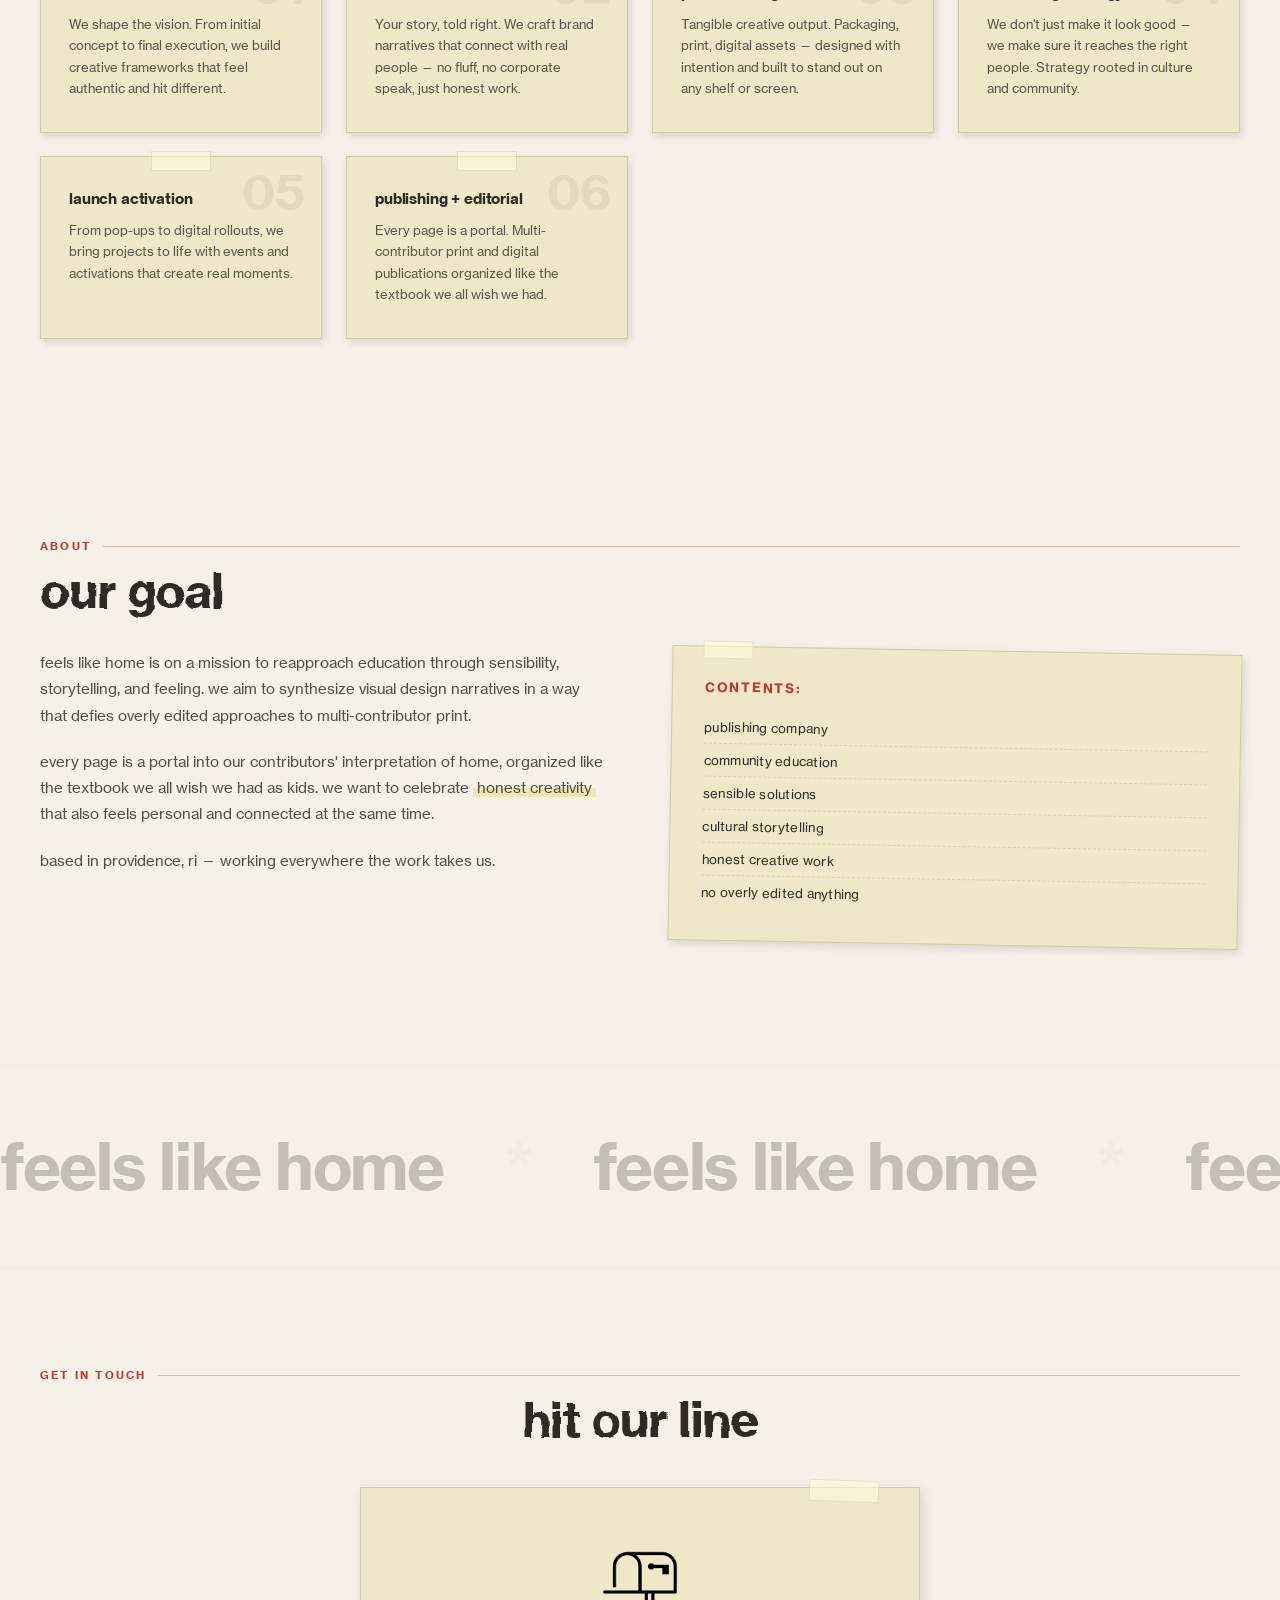
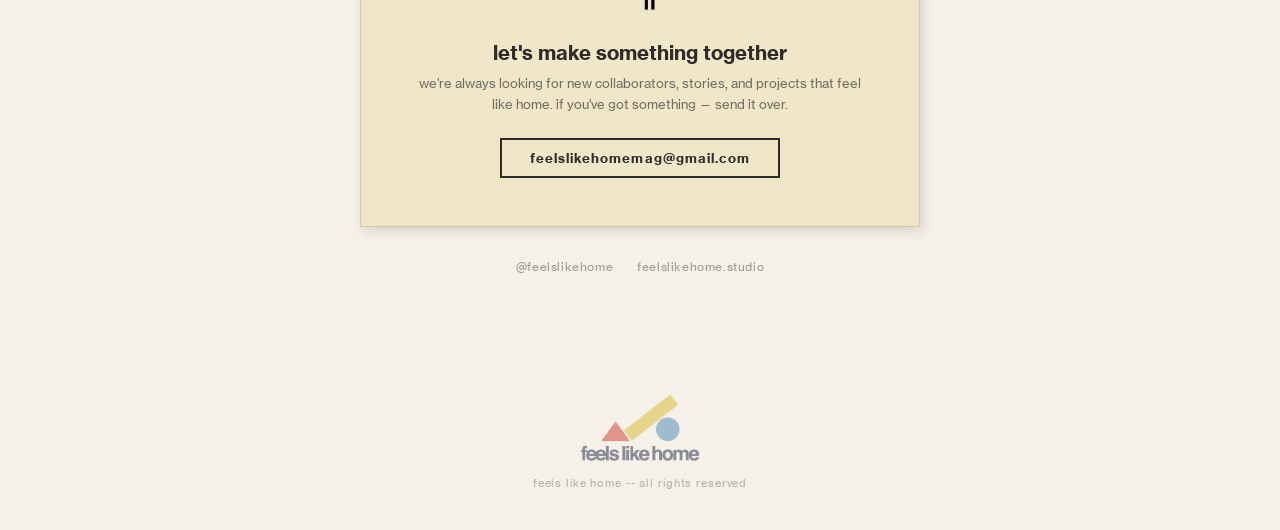
==== commit 57ea8d21: "Add crayon texture and draw-in animation to hero title, headings, and logo - SVG feTurbulence filter" ====
--- a/index.html
+++ b/index.html
@@ -33,7 +33,7 @@
 
 :root {
   --cream: #f5f0e8;
-  --ink: #1a1a1a;
+  --ink: #2e2b28;
   --red: #c0392b;
   --blue-grid: #b8cfe0;
   --yellow: #e8d44d;
@@ -170,18 +170,31 @@
   letter-spacing: -0.03em;
   text-transform: lowercase;
   position: relative;
+  filter: url(#crayon-texture);
 }
 
 .hero-title .line {
   display: block;
-  opacity: 0;
-  transform: translateY(50px) rotate(-2deg) scale(0.97);
-  animation: riseIn 0.9s cubic-bezier(0.34, 1.56, 0.64, 1) forwards;
+  -webkit-mask-image: linear-gradient(90deg, #000 50%, transparent 50%);
+  mask-image: linear-gradient(90deg, #000 50%, transparent 50%);
+  -webkit-mask-size: 220% 100%;
+  mask-size: 220% 100%;
+  -webkit-mask-position: 100% 0;
+  mask-position: 100% 0;
+  animation: crayonDraw 1s ease forwards;
 }
 .hero-title .line:nth-child(1) { animation-delay: 0.2s; }
-.hero-title .line:nth-child(2) { animation-delay: 0.4s; }
-.hero-title .line:nth-child(3) { animation-delay: 0.6s; }
-
+.hero-title .line:nth-child(2) { animation-delay: 0.6s; }
+.hero-title .line:nth-child(3) { animation-delay: 1s; }
+
+@keyframes crayonDraw {
+  to {
+    -webkit-mask-position: 0 0;
+    mask-position: 0 0;
+  }
+}
+
+/* Keep riseIn for other uses */
 @keyframes riseIn {
   to { opacity: 1; transform: translateY(0) rotate(0deg) scale(1); }
 }
@@ -199,7 +212,7 @@
   stroke-dashoffset: 420;
   stroke-width: 3;
   opacity: 0.7;
-  animation: drawLine 0.8s ease forwards 1.2s;
+  animation: drawLine 0.8s ease forwards 1.8s;
 }
 @keyframes drawLine { to { stroke-dashoffset: 0; } }
 @keyframes fadeIn { to { opacity: 1; } }
@@ -322,7 +335,7 @@
   max-width: 400px;
   line-height: 1.7;
   opacity: 0;
-  animation: fadeIn 0.6s ease 1s forwards;
+  animation: fadeIn 0.6s ease 2.2s forwards;
 }
 
 .hero-stamp {
@@ -337,7 +350,7 @@
   color: var(--red);
   transform: rotate(-3deg);
   opacity: 0;
-  animation: stampIn 0.4s ease 1.4s forwards;
+  animation: stampIn 0.4s ease 2.6s forwards;
   cursor: pointer;
   transition: background 0.2s, color 0.2s;
 }
@@ -359,10 +372,22 @@
   top: 20%;
   width: clamp(200px, 22vw, 340px);
   opacity: 0;
-  animation: driftIn 1s ease 1.6s forwards, heroFloat 6s ease-in-out 2.6s infinite;
+  animation: driftIn 1s ease 0.8s forwards, sketchReveal 2s ease 0.8s forwards, heroFloat 6s ease-in-out 2.8s infinite;
   transform: rotate(5deg);
-  filter: drop-shadow(4px 4px 12px var(--shadow));
+  filter: drop-shadow(4px 4px 12px var(--shadow)) url(#crayon-texture);
   pointer-events: none;
+  -webkit-mask-image: linear-gradient(160deg, #000 50%, transparent 50%);
+  mask-image: linear-gradient(160deg, #000 50%, transparent 50%);
+  -webkit-mask-size: 350% 350%;
+  mask-size: 350% 350%;
+  -webkit-mask-position: 100% 100%;
+  mask-position: 100% 100%;
+}
+@keyframes sketchReveal {
+  to {
+    -webkit-mask-position: 0 0;
+    mask-position: 0 0;
+  }
 }
 @keyframes heroFloat {
   0%, 100% { transform: rotate(5deg) translateY(0); }
@@ -406,6 +431,7 @@
   line-height: 1.1;
   text-transform: lowercase;
   margin-bottom: 32px;
+  filter: url(#crayon-texture);
 }
 
 /* ========== SERVICES ========== */
@@ -1313,6 +1339,14 @@
 </style>
 </head>
 <body>
+
+<!-- SVG filter for crayon texture -->
+<svg style="position:absolute;width:0;height:0;">
+  <filter id="crayon-texture">
+    <feTurbulence type="turbulence" baseFrequency="0.035" numOctaves="4" result="noise" seed="2"/>
+    <feDisplacementMap in="SourceGraphic" in2="noise" scale="2.5" xChannelSelector="R" yChannelSelector="G"/>
+  </filter>
+</svg>
 
 <!-- Grid paper background -->
 <div class="grid-bg"></div>
